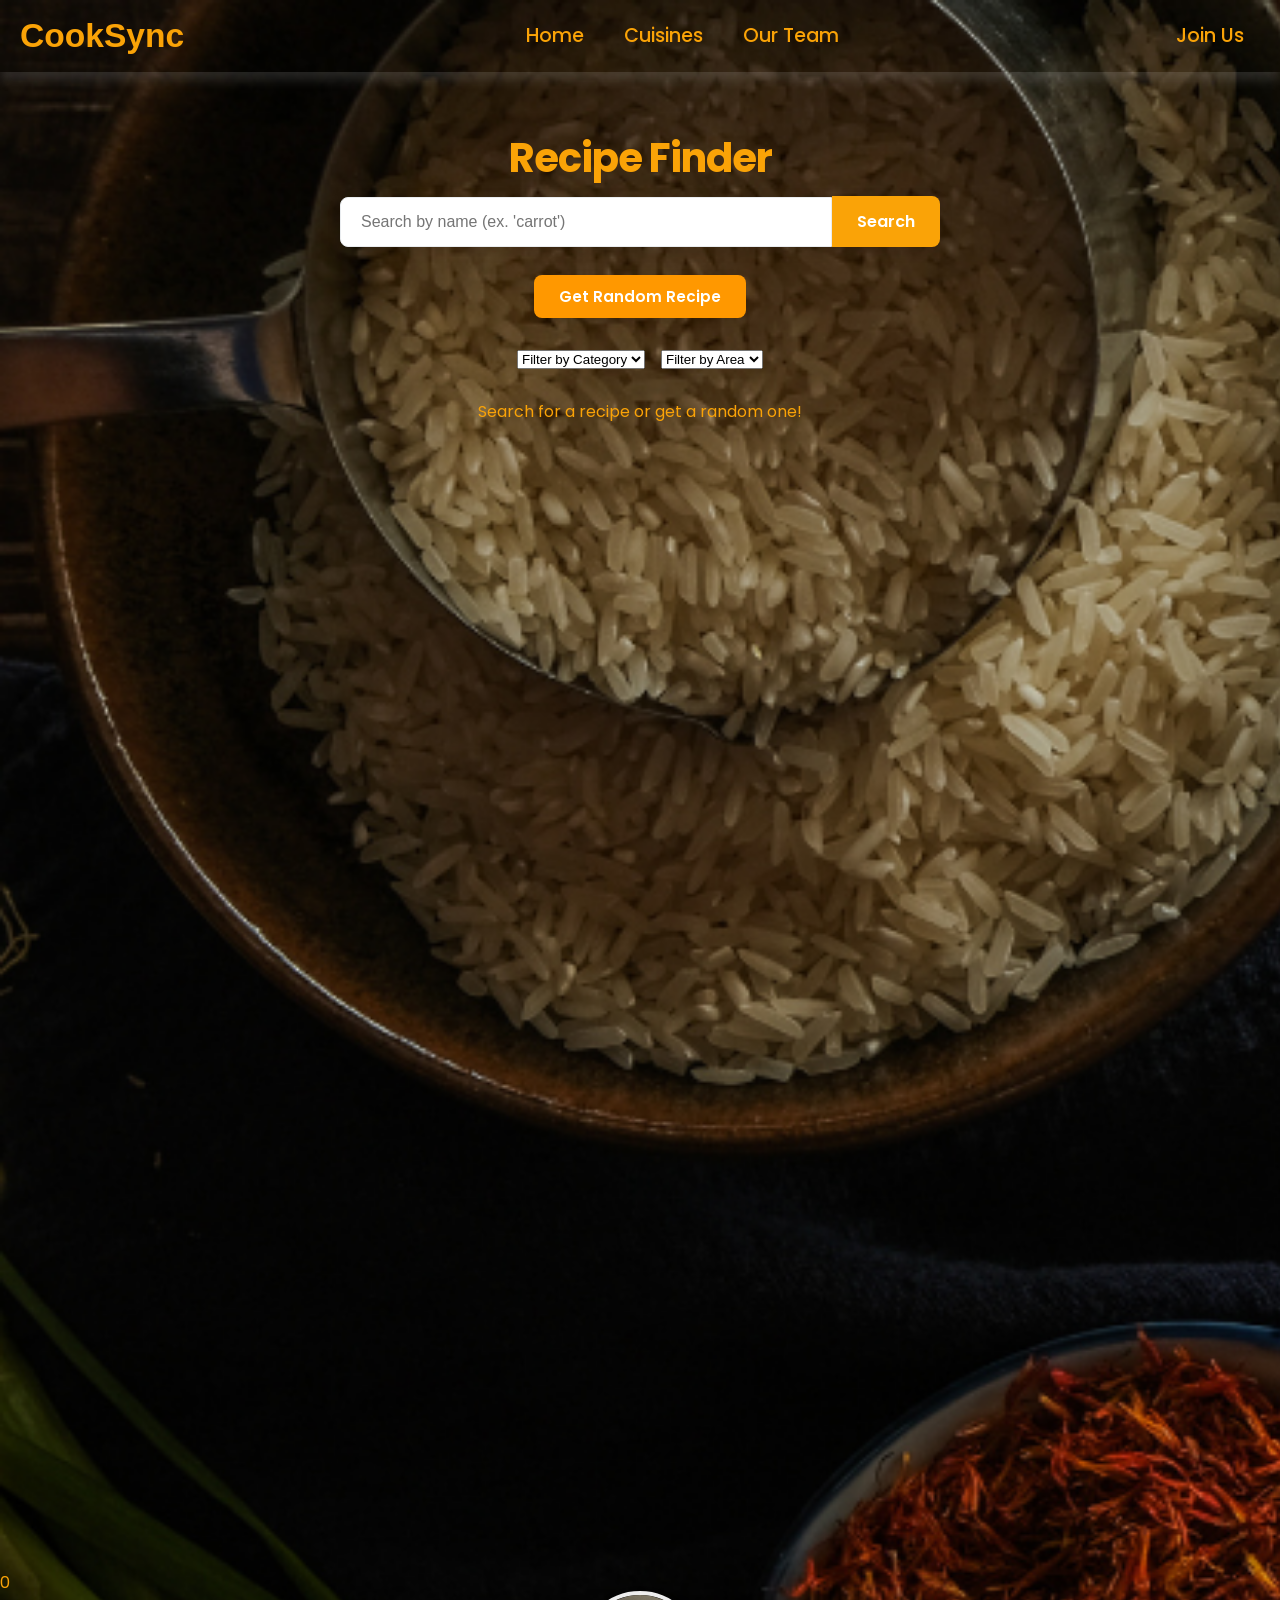
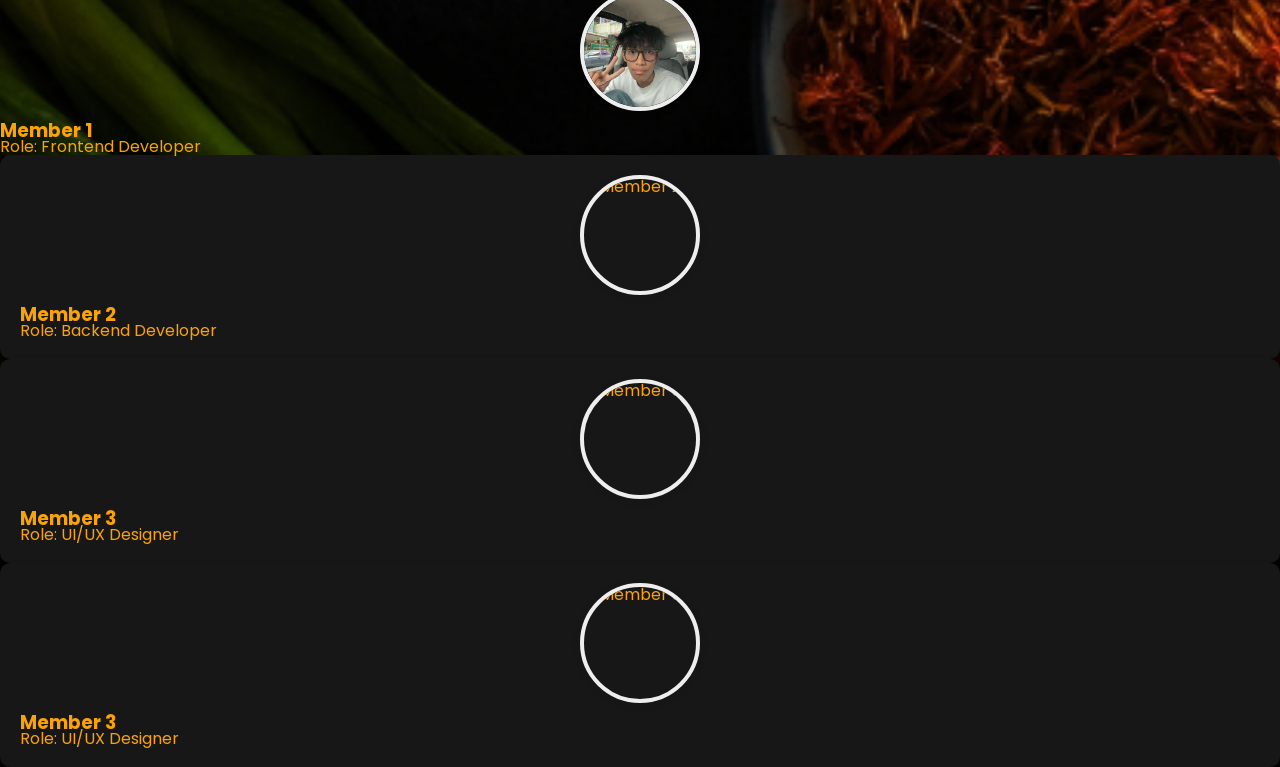
==== index.html @ 3f4086fb "updated" ====
<!DOCTYPE html>
<html lang="en">
  <head>
    <meta charset="UTF-8" />
    <meta name="viewport" content="width=device-width, initial-scale=1.0" />
    <title>Recipe Finder</title>
    <link rel="preconnect" href="https://fonts.googleapis.com" />
    <link rel="preconnect" href="https://fonts.gstatic.com" crossorigin />
    <link rel="stylesheet" href="https://cdn.jsdelivr.net/npm/boxicons@latest/css/boxicons.min.css">
    <link
      href="https://fonts.googleapis.com/css2?family=Poppins:wght@300;400;600;700&display=swap"
      rel="stylesheet"
    />
    <link rel="stylesheet" href="style.css" />
  </head>
  <body>

    <header>
        <!-- Logo -->
        <a href="#" class="logo">CookSync</a>

        <!-- Menu Icon -->
        <div class="bx bx-menu" id="menu-icon">

        </div>

        <!-- Nav Bar -->
        <ul class="navbar">
            <li><a href="#home" class="home">Home</a></li>
            <li><a href="#cuisines" class="cuisines">Cuisines</a></li>
            <li><a href="#projects" class="projects">Our Team</a></li>
        </ul>
        <ul class="navbar">
            <li>
              <a href="#signup" class="Signup" onclick="window.open('/login.html', '_blank'); return false;">Join Us</a>
            </li>

        </ul>
    </div>
    </header>

    <div class="recipe-finder-container">
      <h1>Recipe Finder</h1>

      <form id="search-form" class="search-box">
        <input
          type="text"
          id="search-input"
          placeholder="Search by name (ex. 'carrot')"
        />

        <button type="submit" id="search-button">Search</button>
      </form>

      <div class="random-button-container">
        <button id="random-button" class="random-button">
          Get Random Recipe
        </button>
      </div>
      
      <div class="filter-controls">
  <select id="category-select">
    <option value="">Filter by Category</option>
  </select>
  <select id="area-select">
    <option value="">Filter by Area</option>
  </select>
</div>
      <div class="message" id="message-area">
        Search for a recipe or get a random one!
      </div>

      <div class="results-grid" id="results-grid"></div>
    </div>

    <div class="modal-container hidden" id="recipe-modal">
      <div class="modal-content">
        <button id="modal-close-btn" class="modal-close-btn">+</button>
        <div id="recipe-details-content"></div>
      </div>
    </div>
    </section>
    <body>
    <section id="projects">Our Team</section>
    <div class="gallery">
        <ul class="cards">
          <li>0</li>
      <img src="/assets/pogi.jpg" alt="Member 1" class="team-photo" />
      <h3>Member 1</h3>
      <p>Role: Frontend Developer</p>
      </div>
      <div class="team-member">
      <img src="images/2.jpg" alt="Member 2" class="team-photo" />
      <h3>Member 2</h3>
      <p>Role: Backend Developer</p>
      </div>
      <div class="team-member">
      <img src="images/3.jpg" alt="Member 3" class="team-photo" />
      <h3>Member 3</h3>
      <p>Role: UI/UX Designer</p>
      </div>
      <div class="team-member">
      <img src="images/3.jpg" alt="Member 3" class="team-photo" />
      <h3>Member 3</h3>
      <p>Role: UI/UX Designer</p>
          <body>
    <script src="main.js"></script>
  </body>
</html>
---- style.css ----
:root {
  --light-bg: #f8f9fa;
  --text-dark: #03071E;
  --primary-color: #FAA307;
  --primary-dark: #03071E;
}

* {
  margin: 0;
  padding: 0;
  box-sizing: border-box;
}
section {
    min-height: 100vh;
    display: flex;
    justify-content: center;
    align-items: center;
    font-size: 2rem;
    color: white;
    opacity: 0;
    transform: translateY(20px);
    transition: opacity 0.8s ease, transform 0.8s ease;
}

body {
  font-family: "Poppins", sans-serif;
  line-height: 100%;
  background-image: url(/assets/cook.png);
  background-repeat: no-repeat;
  background-size: cover;
  background-size: cover;
  color: #FAA307;
}

header {
  position: fixed;
  width: 100%;
  top: 0;
  right: 0;
  z-index: 1000;
  text-shadow: #000000 2px;
  display: flex;
  align-items: center;
  justify-content: space-between;
  background-color: transparent;
  box-shadow: 0 8px 11px rgba(235, 232, 232, 0.15);
  padding: 20px 100px;
  transition: background-color 0.3s ease, box-shadow 0.3s ease, top 0.3s ease;
}

header.visible {
  background-color: rgba(0, 0, 0, 0.8);
  box-shadow: 0 8px 15px rgba(0, 0, 0, 0.6);
}

.logo {
  font-family: 'Franklin Gothic Medium', 'Arial Narrow', Arial, sans-serif;
  display: flex;
  align-items: flex-start;
  font-size: 2.1rem;
  font-weight: 600;
  color: var(--text-color);
  column-gap: 0.5rem;
  text-decoration: none;
  margin-left: -80px;
}

.logo .bx {
  font-size: 24px;
  color: var(--orange-color);
}

.navbar {
  list-style: none;
  display: flex;
  column-gap: .5rem;
}

.navbar a {
  text-decoration: none;
  color: var(--text-color);
  font-size: 1.2rem;
  font-weight: 500;
  padding: 0.5rem 1rem;
}

.Signup {
  margin-right: -50rem;
  margin-left: -20px;
  font-size: 1.2rem;
  font-weight: 500;
  padding: 0.5rem 1rem;
  text-align: justify;
  display: inline-block;
  vertical-align: middle;
}

.navbar a:hover,
.navbar .home-active {
  background: #ff7e00;
  border-radius: 5rem;
  color: #000000;
  transition: background 0.5s;

}


#menu-icon {
  font-size: 24px;
  cursor: pointer;
  z-index: 10001;
  display: none;
}


/* General Section Styling */
section {
  padding: 5rem 2rem 2rem;
  max-width: 100%;
  margin: 0 auto;
}

.recipe-finder-container {
  text-align: center;
  margin-inline: auto;
  height: 75vh;
  background-size: cover;
  background-repeat: no-repeat;
  background-position: center;
}

h1 {
  padding-top: 150px;
  font-size: 2.5rem;
  font-weight: 700;
  margin-bottom: 30px;
  letter-spacing: -1px;
}

.search-box {
  display: flex;
  justify-content: center;
  align-items: center;
  margin-bottom: 28px;
  margin-inline: auto;
  max-width: 600px;
  box-shadow: 0 4px 15px rgba(0, 0, 0, 0.08);
  border-radius: 8px;
}

#search-input {
  padding: 15px 20px;
  font-size: 1rem;
  flex-grow: 1;
  border: 1px solid #e9ecef;
  border-radius: 8px 0 0 8px;
  outline: none;
  transition: border-color 0.3s ease;
}

#search-input:focus {
  border-color: var(--primary-color);
}

#search-button {
  padding: 13px 25px;
  font-size: 1rem;
  font-weight: 600;
  font-family: "Poppins", sans-serif;
  background-color: var(--primary-color);
  color: #fff;
  border: none;
  border-radius: 0 8px 8px 0;
  cursor: pointer;
  transition: background-color 0.3s ease;
}

#search-button:hover {
  background-color: #ff7e00;
}

.random-button {
  padding: 10px 25px;
  font-size: 0.95rem;
  font-weight: 600;
  font-family: "Poppins", sans-serif;
  background-color: #ff9800;
  border: none;
  color: #fff;
  border-radius: 8px;
  cursor: pointer;
  transition: background-color 0.3s ease, transform 0.2s ease;
  box-shadow: 0 2px 8px rgba(0, 0, 0, 0.1);
}

.random-button:hover {
  background-color: #f57c00;
  transform: translateY(-2px);
}

.results-grid {
  display: grid;
  grid-template-columns: repeat(auto-fit, minmax(240px, 1fr));
  gap: 15px;
  margin-top: 30px;
}

.recipe-item img {
  width: 100%;
  height: 220px;
  object-fit: cover;
  border-radius: 20px;

}

.recipe-item {
  background-color: #181717;
  border-radius: 20px;
  box-shadow: 0 4px 10px rgba(0, 0, 0, 0.1);
  text-align: left;
  display: flex;
  flex-direction: column;
  cursor: pointer;
  width: 100%;
  transition: all 0.25s ease-in-out;
}

.recipe-item:hover {
  transform: translateY(-5px);
  box-shadow: 0 8px 20px rgba(0, 0, 0, 0.12);
}

.recipe-item h3 {
  font-size: 1.15rem;
  font-weight: 600;
  padding: 15px;
  margin: 0;
}

.modal-container {
  position: fixed;
  inset: 0;
  background-color: rgba(0, 0, 0, 0.6);
  display: flex;
  align-items: center;
  justify-content: center;
  z-index: 1000;
  opacity: 1;
  visibility: visible;
  backdrop-filter: blur(3px);
  padding: 20px;
  transition: opacity 0.3s ease, visibility 0s ease 0s;
}

.modal-container.hidden {
  opacity: 0;
  visibility: hidden;
  transition: opacity 0.3s ease, visibility 0s ease 0.3s,
    backdrop-filter 0.3s ease;
  backdrop-filter: blur(0px);
}

.modal-content {
  background-color: #0f0f0f;
  max-width: 800px;
  max-height: 90vh;
  overflow-y: auto;
  box-shadow: 0 10px 30px rgba(0, 0, 0, 0.15);
  border-radius: 8px;
  padding: 35px 40px;
  position: relative;
  transform: scale(1);
  transition: transform 0.3s ease;
}

.modal-container.hidden .modal-content {
  transform: scale(0.95);
}

.modal-content .modal-close-btn {
  position: absolute;
  top: 15px;
  right: 15px;
  background-color: var(--light-bg);
  border: 1px solid #e9ecef;
  border-radius: 50%;
  height: 35px;
  width: 35px;
  display: flex;
  align-items: center;
  justify-content: center;
  font-size: 2rem;
  cursor: pointer;
  color: #6c757d;
  transform: rotate(45deg);
  transition: all 0.2s ease;
}

.modal-content .modal-close-btn:hover {
  transform: rotate(135deg);
  color: var(--text-dark);
  background-color: #e2e6ea;
}

#recipe-details-content h2 {
  font-size: 1.8rem;
  font-weight: 700;
  margin-bottom: 20px;
  color: var(--primary-color);
}

#recipe-details-content img {
  width: 100%;
  border-radius: 8px;
  box-shadow: 0 4px 10px rgba(0, 0, 0, 0.1);
}

#recipe-details-content h3 {
  font-size: 1.2rem;
  font-weight: 600;
  margin-top: 25px;
  margin-bottom: 10px;
  border-bottom: 2px solid var(--primary-color);
  padding-bottom: 8px;
}

#recipe-details-content ul {
  list-style: none;
  padding-left: 0;
  margin-bottom: 25px;
}

#recipe-details-content ul li {
  padding: 8px 0;
  border-bottom: 1px dashed #e9ecef;
  font-size: 0.95rem;
}

#recipe-details-content ul li:last-child {
  border-bottom: none;
}

#recipe-details-content p {
  line-height: 1.8;
  font-size: 1rem;
}

#recipe-details-content a {
  color: var(--primary-color);
  text-decoration: none;
  font-weight: 600;
}

#recipe-details-content a:hover {
  color: var(--primary-dark);
  text-decoration: underline;
}

#recipe-details-content .video-wrapper {
  margin-top: 15px;
  margin-bottom: 8px;
}

.message {
  margin: 25px auto;
  padding: 10px;
  max-width: 600px;
  font-size: 1rem;
  border-radius: 8px;
}

.message.error {
  color: #ff7e00;
  background-color: transparent;
}

.message.info,
.message.loading {
  color: #ff7e00;
}

.team-member {
  text-align: grid list;
  grid-template-columns: 1fr;
  align-items: center;
  padding: 20px;
  border-radius: 10px;
  background-color: #181717;
  box-shadow: 0 4px 10px rgba(0, 0, 0, 0.1);
}

.team-photo {
  image-resolution: high;
  max-width: 100%;
  width: 120px;
  height: 120px;
  object-fit: cover;
  border-radius: 50%;
  border: 4px solid #eee;
  box-shadow: 0 2px 8px rgba(0,0,0,0.08);
  display: block;
  margin: 0 auto 12px auto;
}

.filter-controls {
  display: flex;
  justify-content: center;
  gap: 1rem;
  margin-top: 2rem;      /* Add space above filters */
  margin-bottom: 1.5rem;
}
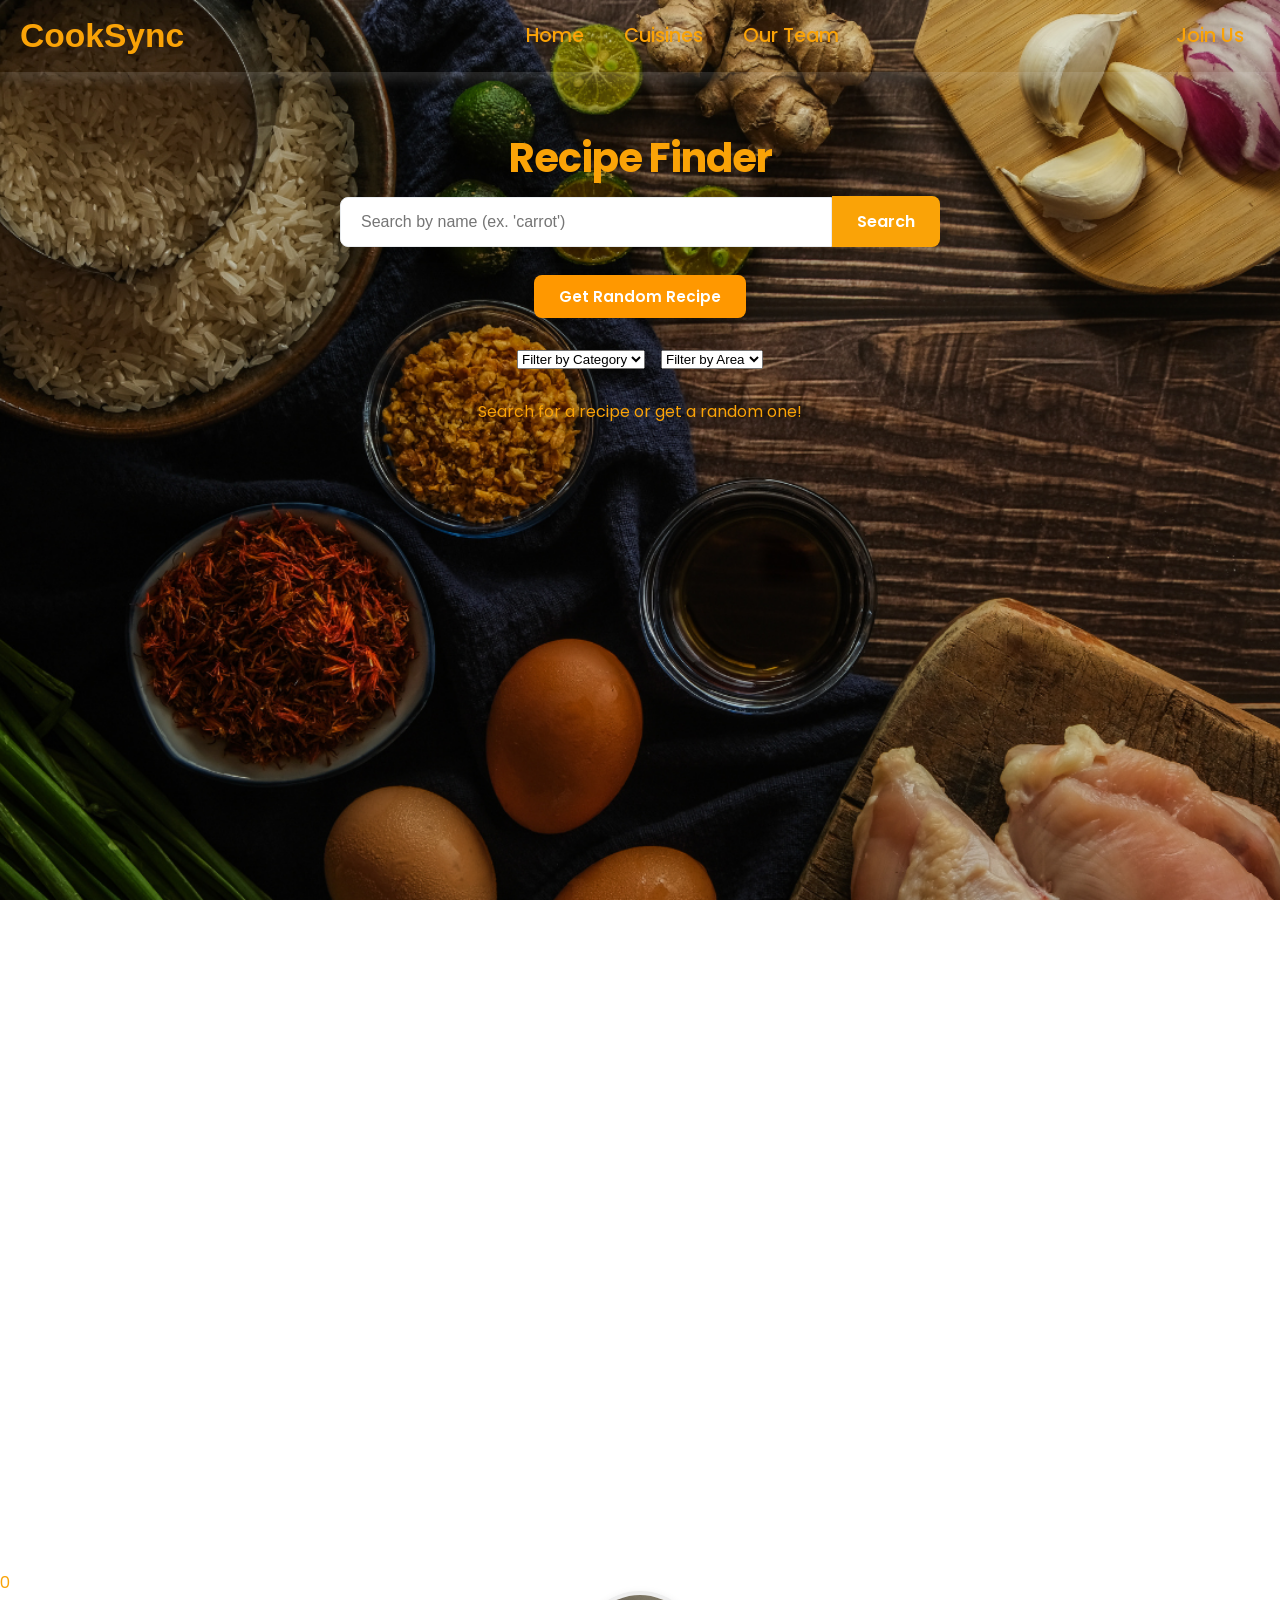
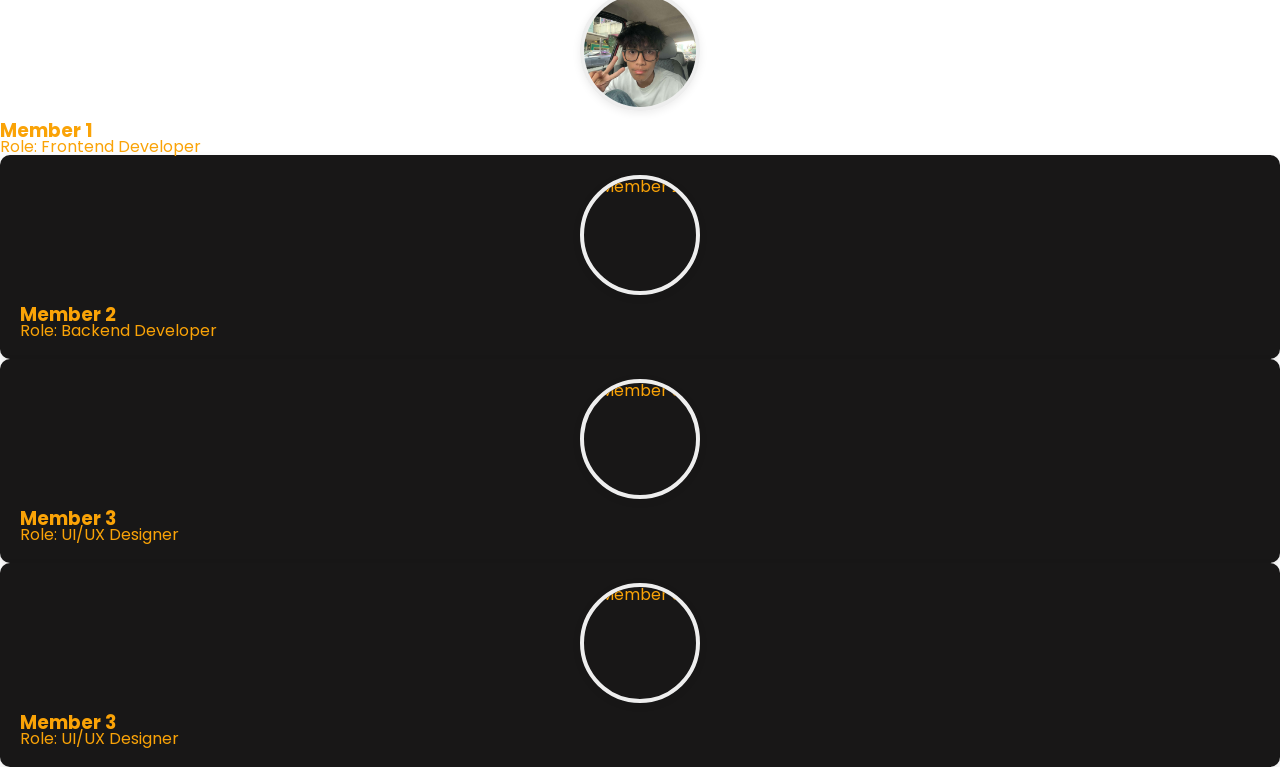
==== commit 12f2e991: "updated w folder" ====
--- a/index.html
+++ b/index.html
@@ -32,7 +32,7 @@
         </ul>
         <ul class="navbar">
             <li>
-              <a href="#signup" class="Signup" onclick="window.open('/login.html', '_blank'); return false;">Join Us</a>
+              <a href="#signup" class="Signup" onclick="window.open('/pages/login.html'); return false;">Join Us</a>
             </li>
 
         </ul>
--- a/style.css
+++ b/style.css
@@ -27,8 +27,9 @@
   line-height: 100%;
   background-image: url(/assets/cook.png);
   background-repeat: no-repeat;
-  background-size: cover;
-  background-size: cover;
+  background-size: cover;         
+  background-position: center;    
+  background-attachment: fixed;   
   color: #FAA307;
 }
 
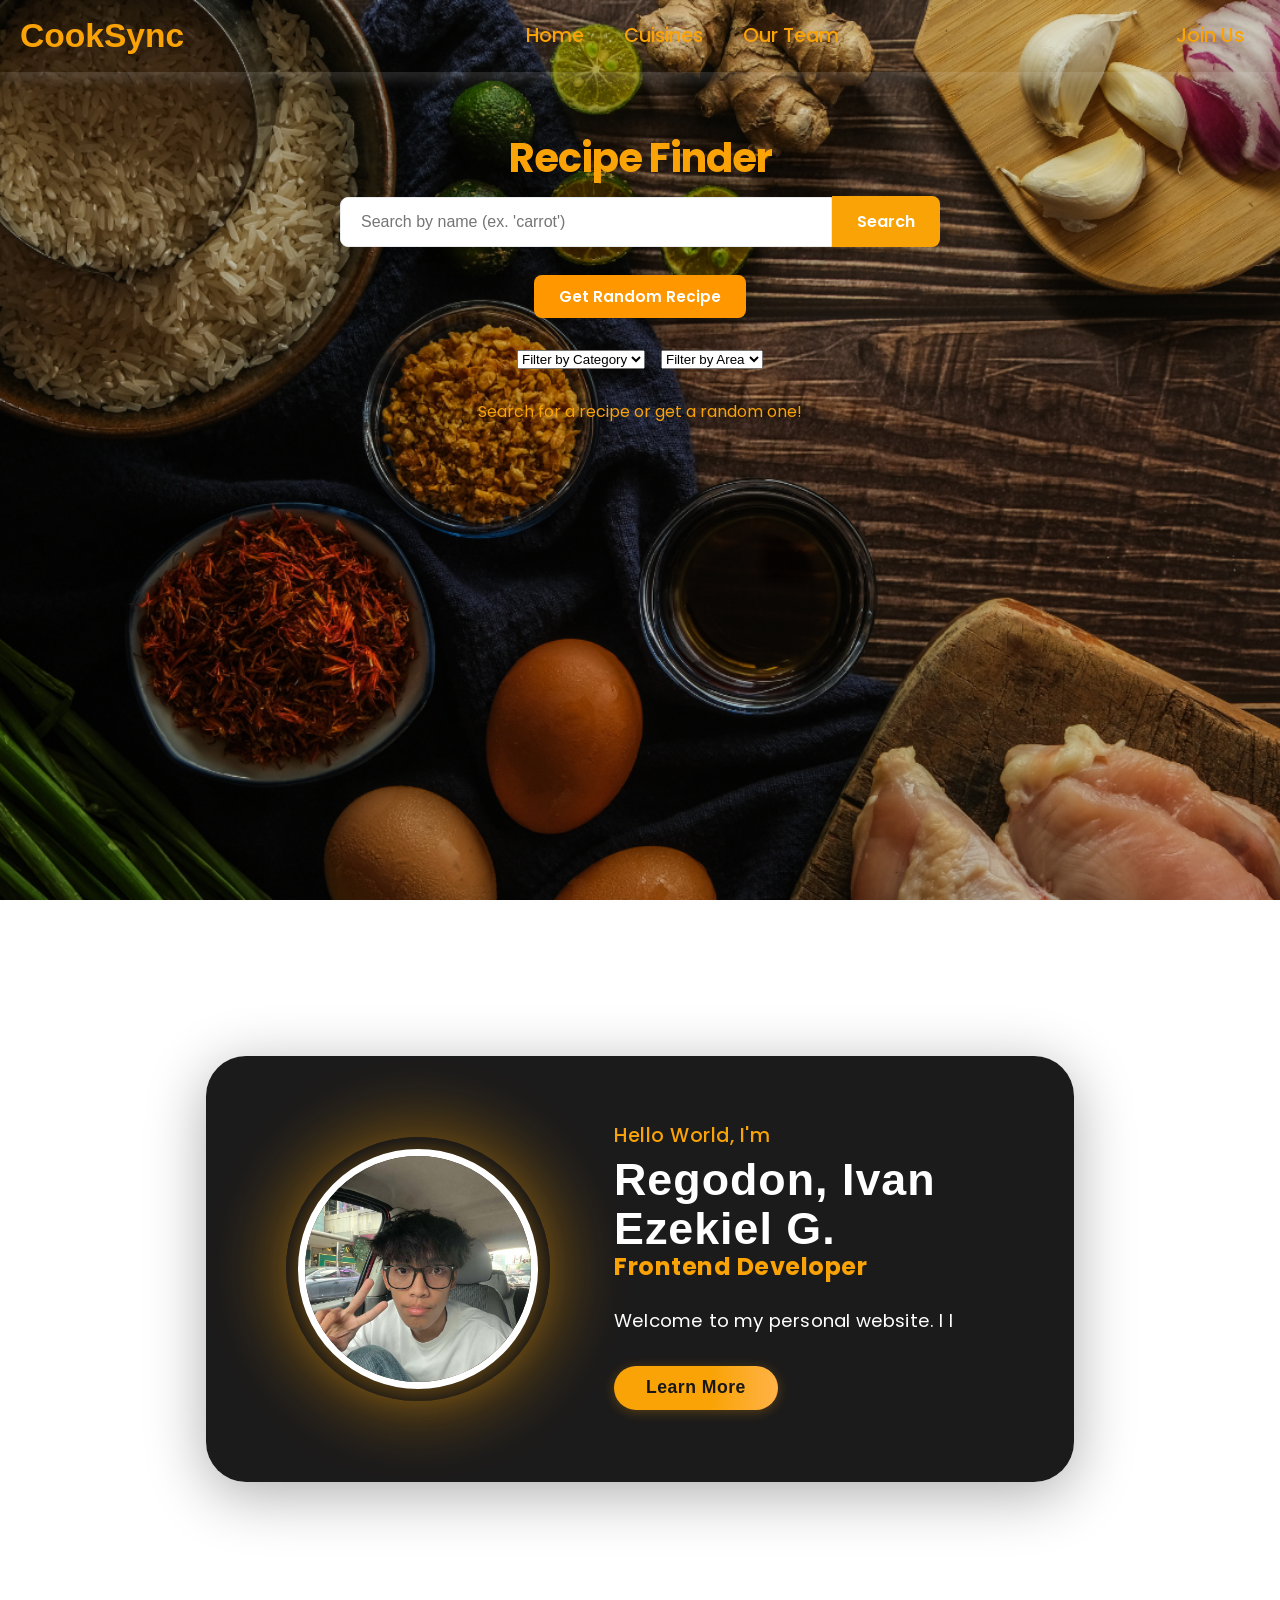
==== commit 7a4637a4: "our team updated" ====
--- a/index.html
+++ b/index.html
@@ -20,9 +20,7 @@
         <a href="#" class="logo">CookSync</a>
 
         <!-- Menu Icon -->
-        <div class="bx bx-menu" id="menu-icon">
-
-        </div>
+        <div class="bx bx-menu" id="menu-icon"></div>
 
         <!-- Nav Bar -->
         <ul class="navbar">
@@ -34,9 +32,7 @@
             <li>
               <a href="#signup" class="Signup" onclick="window.open('/pages/login.html'); return false;">Join Us</a>
             </li>
-
         </ul>
-    </div>
     </header>
 
     <div class="recipe-finder-container">
@@ -48,7 +44,6 @@
           id="search-input"
           placeholder="Search by name (ex. 'carrot')"
         />
-
         <button type="submit" id="search-button">Search</button>
       </form>
 
@@ -59,13 +54,13 @@
       </div>
       
       <div class="filter-controls">
-  <select id="category-select">
-    <option value="">Filter by Category</option>
-  </select>
-  <select id="area-select">
-    <option value="">Filter by Area</option>
-  </select>
-</div>
+        <select id="category-select">
+          <option value="">Filter by Category</option>
+        </select>
+        <select id="area-select">
+          <option value="">Filter by Area</option>
+        </select>
+      </div>
       <div class="message" id="message-area">
         Search for a recipe or get a random one!
       </div>
@@ -79,31 +74,24 @@
         <div id="recipe-details-content"></div>
       </div>
     </div>
+
+    <section id="projects">
+      <h2>Our Team</h2>
+      <div class="team-spotlight-container">
+        <div class="team-spotlight-card">
+          <div class="team-photo-glow">
+            <img id="team-photo" src="/assets/pogi.jpg" alt="Regod" class="team-photo-large" />
+          </div>
+          <div class="team-spotlight-info">
+            <div class="team-hello">Hello World, I'm</div>
+            <div class="team-name" id="team-name">Regod</div>
+            <div class="team-role" id="team-role">Frontend Developer</div>
+            <div class="team-desc" id="team-desc"></div>
+          </div>
+        </div>
+      </div>
     </section>
-    <body>
-    <section id="projects">Our Team</section>
-    <div class="gallery">
-        <ul class="cards">
-          <li>0</li>
-      <img src="/assets/pogi.jpg" alt="Member 1" class="team-photo" />
-      <h3>Member 1</h3>
-      <p>Role: Frontend Developer</p>
-      </div>
-      <div class="team-member">
-      <img src="images/2.jpg" alt="Member 2" class="team-photo" />
-      <h3>Member 2</h3>
-      <p>Role: Backend Developer</p>
-      </div>
-      <div class="team-member">
-      <img src="images/3.jpg" alt="Member 3" class="team-photo" />
-      <h3>Member 3</h3>
-      <p>Role: UI/UX Designer</p>
-      </div>
-      <div class="team-member">
-      <img src="images/3.jpg" alt="Member 3" class="team-photo" />
-      <h3>Member 3</h3>
-      <p>Role: UI/UX Designer</p>
-          <body>
+   
     <script src="main.js"></script>
   </body>
 </html>
--- a/style.css
+++ b/style.css
@@ -11,15 +11,15 @@
   box-sizing: border-box;
 }
 section {
-    min-height: 100vh;
-    display: flex;
-    justify-content: center;
-    align-items: center;
-    font-size: 2rem;
-    color: white;
-    opacity: 0;
-    transform: translateY(20px);
-    transition: opacity 0.8s ease, transform 0.8s ease;
+  padding: 5rem 2rem 2rem;
+  max-width: 100%;
+  margin: 0 auto;
+  font-size: 2rem;
+  color: white;
+  opacity: 1; /* Make it visible */
+  transform: none;
+  display: block; 
+  min-height: unset; /* Remove forced height */
 }
 
 body {
@@ -124,10 +124,10 @@
 .recipe-finder-container {
   text-align: center;
   margin-inline: auto;
-  height: 75vh;
   background-size: cover;
   background-repeat: no-repeat;
   background-position: center;
+  padding-bottom: 60px; 
 }
 
 h1 {
@@ -204,6 +204,7 @@
   grid-template-columns: repeat(auto-fit, minmax(240px, 1fr));
   gap: 15px;
   margin-top: 30px;
+  margin-bottom: 60px; 
 }
 
 .recipe-item img {
@@ -380,28 +381,7 @@
   color: #ff7e00;
 }
 
-.team-member {
-  text-align: grid list;
-  grid-template-columns: 1fr;
-  align-items: center;
-  padding: 20px;
-  border-radius: 10px;
-  background-color: #181717;
-  box-shadow: 0 4px 10px rgba(0, 0, 0, 0.1);
-}
-
-.team-photo {
-  image-resolution: high;
-  max-width: 100%;
-  width: 120px;
-  height: 120px;
-  object-fit: cover;
-  border-radius: 50%;
-  border: 4px solid #eee;
-  box-shadow: 0 2px 8px rgba(0,0,0,0.08);
-  display: block;
-  margin: 0 auto 12px auto;
-}
+
 
 .filter-controls {
   display: flex;
@@ -409,4 +389,178 @@
   gap: 1rem;
   margin-top: 2rem;      /* Add space above filters */
   margin-bottom: 1.5rem;
+}
+   /*-- Our team!*/
+   #projects {
+  margin-top: 300px;
+   }
+
+.team-spotlight-container {
+  display: flex;
+  align-items: center;
+  justify-content: center;
+  gap: 3.5rem;
+  margin: 5rem 0 6rem 0;
+}
+
+.team-spotlight-card {
+  background: rgba(24, 23, 23, 0.98);
+  border-radius: 2.5rem;
+  box-shadow: 0 12px 60px rgba(0,0,0,0.32);
+  padding: 4.5rem 5rem;
+  display: flex;
+  align-items: center;
+  gap: 4rem;
+  min-width: 700px;
+  max-width: 900px;
+}
+
+.team-photo-glow {
+  border-radius: 50%;
+  padding: 12px;
+  background: radial-gradient(circle, #FAA307 0%, #181717 70%);
+  box-shadow: 0 0 60px 18px #faa30755;
+  display: flex;
+  align-items: center;
+  justify-content: center;
+}
+
+.team-photo-large {
+  width: 240px;
+  height: 240px;
+  border-radius: 50%;
+  object-fit: cover;
+  border: 7px solid #fff;
+  box-shadow: 0 6px 32px #faa30744;
+}
+
+.team-spotlight-info {
+  display: flex;
+  flex-direction: column;
+  justify-content: center;
+  min-width: 320px;
+  max-width: 380px;
+  align-items: flex-start;
+}
+
+.team-hello {
+  color: #FAA307;
+  font-size: 1.2rem;
+  margin-bottom: 0.7rem;
+  font-weight: 500;
+  letter-spacing: 0.5px;
+}
+
+.team-name {
+  font-size: 2.8rem;
+  font-weight: 800;
+  color: #fff;
+  margin-bottom: 0.3rem;
+  letter-spacing: 1px;
+  line-height: 1.1;
+}
+
+.team-role {
+  font-size: 1.5rem;
+  color: #FAA307;
+  margin-bottom: 1.5rem;
+  font-weight: 700;
+  letter-spacing: 0.5px;
+}
+
+.team-desc {
+  font-size: 1.15rem;
+  color: #fff;
+  min-height: 2.2em;
+  font-family: "Poppins", monospace;
+  letter-spacing: 0.2px;
+  margin-top: 0.5rem;
+  line-height: 1.5;
+  word-break: break-word;
+  max-width: 100%;
+}
+
+.team-nav-btn {
+  background: #FAA307;
+  color: #181717;
+  border: none;
+  border-radius: 50%;
+  width: 64px;
+  height: 64px;
+  font-size: 2.5rem;
+  cursor: pointer;
+  box-shadow: 0 2px 12px #faa30744;
+  transition: background 0.2s, transform 0.2s;
+  display: flex;
+  align-items: center;
+  justify-content: center;
+}
+
+.team-nav-btn:hover {
+  background: #fff;
+  color: #FAA307;
+  transform: scale(1.10);
+}
+
+@media (max-width: 900px) {
+  .team-spotlight-card {
+    min-width: 90vw;
+    max-width: 98vw;
+    padding: 2.5rem 1.5rem;
+    flex-direction: column;
+    gap: 2rem;
+  }
+  .team-spotlight-info {
+    min-width: 0;
+    max-width: 100%;
+    align-items: center;
+    text-align: center;
+  }
+}
+
+@media (max-width: 600px) {
+  .team-spotlight-card {
+    padding: 1.2rem 0.5rem;
+  }
+  .team-photo-large {
+    width: 120px;
+    height: 120px;
+  }
+  .team-name {
+    font-size: 1.5rem;
+  }
+  .team-role {
+    font-size: 1rem;
+  }
+  .team-desc {
+    font-size: 0.95rem;
+  }
+  .team-spotlight-container {
+    gap: 1rem;
+  }
+  .team-nav-btn {
+    width: 40px;
+    height: 40px;
+    font-size: 1.5rem;
+  }
+}
+
+.learn-more-btn {
+  background: linear-gradient(90deg, #FAA307 60%, #ffb347 100%);
+  color: #181717;
+  border: none;
+  border-radius: 1.5rem;
+  padding: 0.7rem 2rem;
+  font-size: 1.1rem;
+  font-weight: 700;
+  margin-top: 1.2rem;
+  cursor: pointer;
+  box-shadow: 0 2px 12px #faa30744;
+  transition: background 0.2s, color 0.2s, transform 0.2s;
+  letter-spacing: 0.5px;
+}
+.learn-more-btn:hover {
+  background: #fff;
+  color: #FAA307;
+  transform: translateY(-2px) scale(1.04);
 }
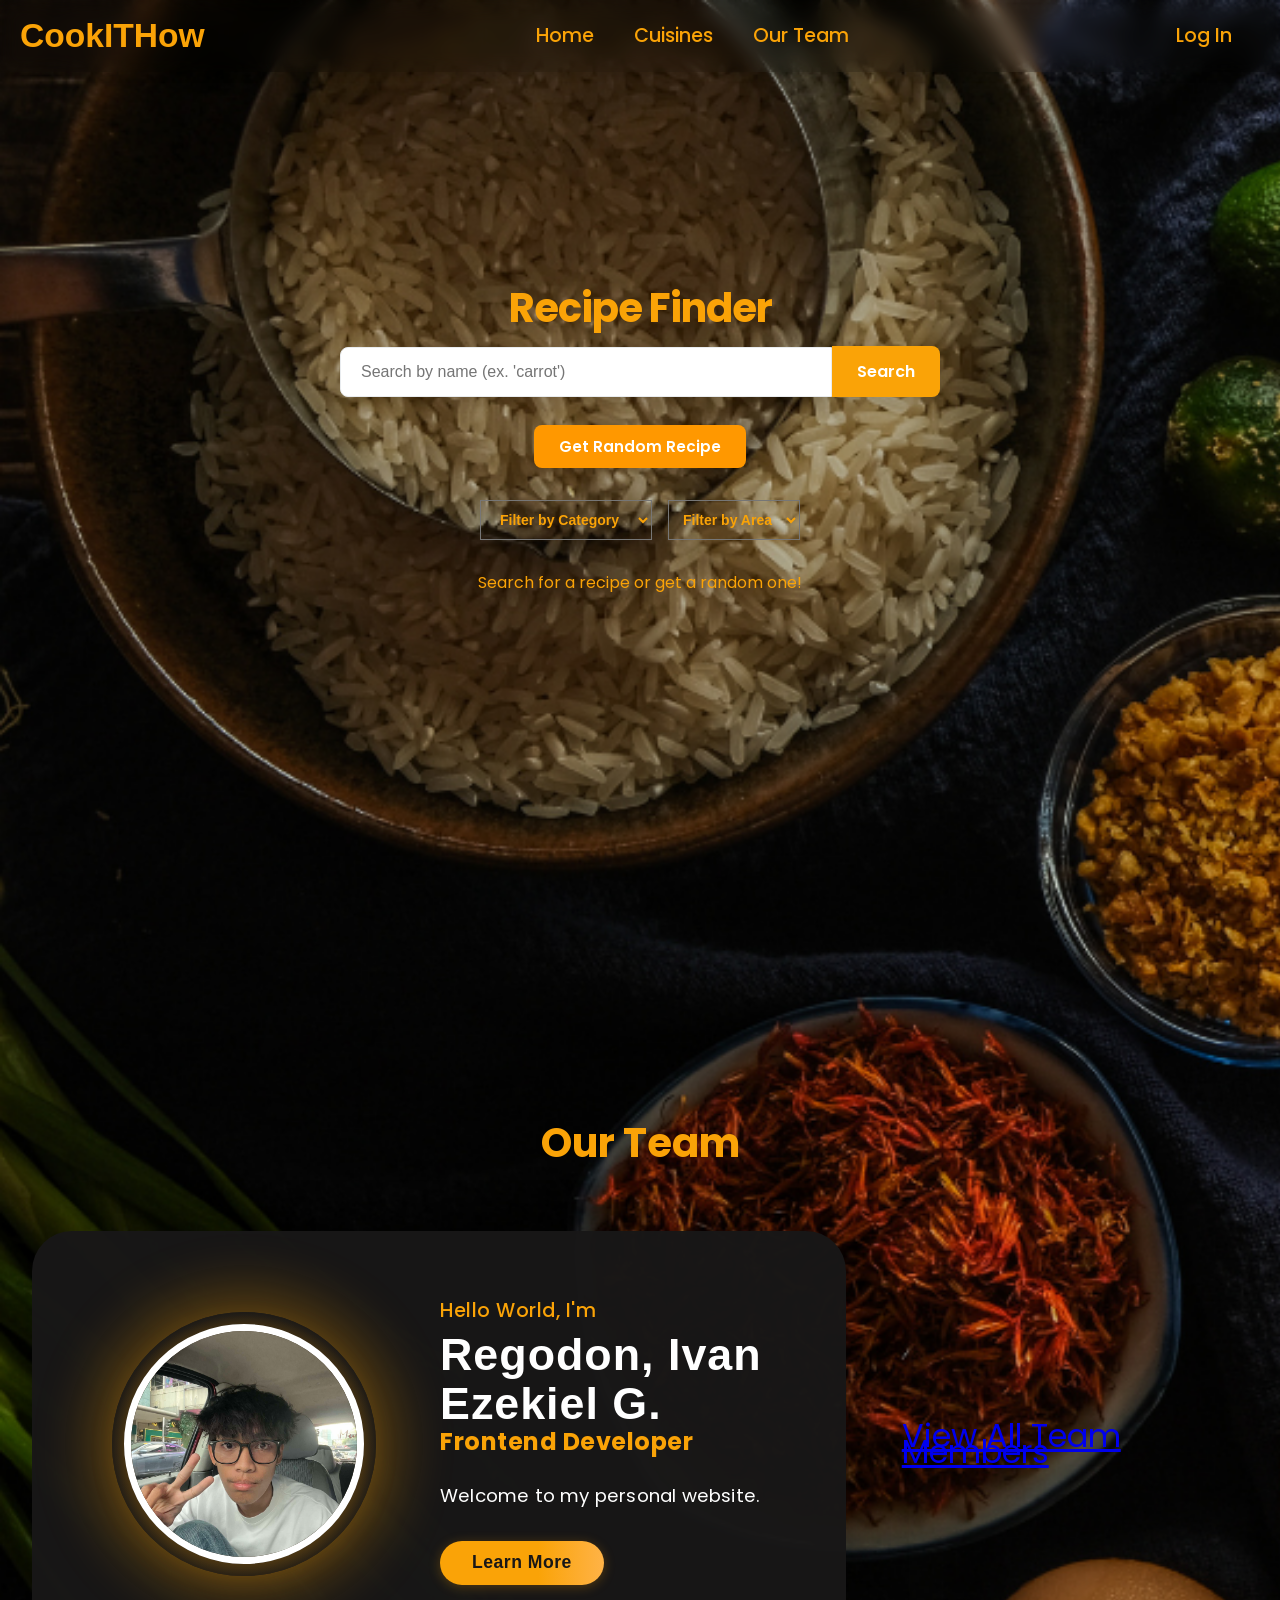
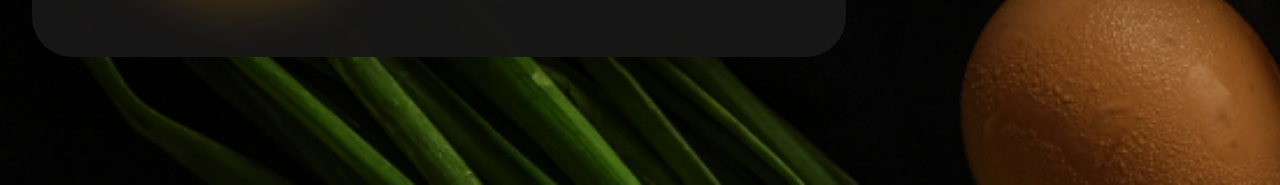
==== commit 9fba4dbf: "Initial commit with login and main files" ====
--- a/index.html
+++ b/index.html
@@ -17,25 +17,31 @@
 
     <header>
         <!-- Logo -->
-        <a href="#" class="logo">CookSync</a>
+        <a href="#" class="logo">CookITHow</a>
 
         <!-- Menu Icon -->
         <div class="bx bx-menu" id="menu-icon"></div>
 
         <!-- Nav Bar -->
         <ul class="navbar">
-            <li><a href="#home" class="home">Home</a></li>
-            <li><a href="#cuisines" class="cuisines">Cuisines</a></li>
-            <li><a href="#projects" class="projects">Our Team</a></li>
+            <li>
+              <a href="#home" class="home" onclick="event.preventDefault(); window.scrollTo({ top: 0, behavior: 'smooth' });">Home</a>
+            </li>
+            <li>
+              <a href="#recipe-finder" class="cuisines" onclick="event.preventDefault(); scrollToRecipeFinder(700);">Cuisines</a>
+            </li>
+            <li>
+              <a href="#projects" class="ourteam" onclick="event.preventDefault(); document.querySelector('#projects').scrollIntoView({ behavior: 'smooth' });">Our Team</a>
+            </li>
         </ul>
         <ul class="navbar">
             <li>
-              <a href="#signup" class="Signup" onclick="window.open('/pages/login.html'); return false;">Join Us</a>
+              <a href="#signup" class="Signup" onclick="window.open('login.html'); return false;">Log In</a>
             </li>
         </ul>
     </header>
 
-    <div class="recipe-finder-container">
+    <div class="recipe-finder-container" id="recipe-finder">
       <h1>Recipe Finder</h1>
 
       <form id="search-form" class="search-box">
@@ -66,32 +72,32 @@
       </div>
 
       <div class="results-grid" id="results-grid"></div>
-    </div>
 
-    <div class="modal-container hidden" id="recipe-modal">
-      <div class="modal-content">
-        <button id="modal-close-btn" class="modal-close-btn">+</button>
-        <div id="recipe-details-content"></div>
+      <div class="modal-container hidden" id="recipe-modal">
+        <div class="modal-content">
+          <button id="modal-close-btn" class="modal-close-btn">+</button>
+          <div id="recipe-details-content"></div>
+        </div>
       </div>
-    </div>
+        </div>
 
     <section id="projects">
-      <h2>Our Team</h2>
+      <h2 class="our-team-title">Our Team</h2>
       <div class="team-spotlight-container">
-        <div class="team-spotlight-card">
-          <div class="team-photo-glow">
-            <img id="team-photo" src="/assets/pogi.jpg" alt="Regod" class="team-photo-large" />
-          </div>
-          <div class="team-spotlight-info">
-            <div class="team-hello">Hello World, I'm</div>
-            <div class="team-name" id="team-name">Regod</div>
-            <div class="team-role" id="team-role">Frontend Developer</div>
-            <div class="team-desc" id="team-desc"></div>
-          </div>
+      <div class="team-spotlight-card">
+        <div class="team-photo-glow">
+        <img id="team-photo" src="/assets/pogi.jpg" alt="Regod" class="team-photo-large" />
+        </div>
+        <div class="team-spotlight-info">
+        <div class="team-hello">Hello World, I'm</div>
+        <div class="team-name" id="team-name">Regod</div>
+        <div class="team-role" id="team-role">Frontend Developer</div>
+        <div class="team-desc" id="team-desc"></div>
         </div>
       </div>
+      <a href="team.html" class="view-all-team-btn">View All Team Members</a>
+      </div>
     </section>
-   
     <script src="main.js"></script>
   </body>
 </html>
--- a/style.css
+++ b/style.css
@@ -22,17 +22,6 @@
   min-height: unset; /* Remove forced height */
 }
 
-body {
-  font-family: "Poppins", sans-serif;
-  line-height: 100%;
-  background-image: url(/assets/cook.png);
-  background-repeat: no-repeat;
-  background-size: cover;         
-  background-position: center;    
-  background-attachment: fixed;   
-  color: #FAA307;
-}
-
 header {
   position: fixed;
   width: 100%;
@@ -43,15 +32,49 @@
   display: flex;
   align-items: center;
   justify-content: space-between;
-  background-color: transparent;
-  box-shadow: 0 8px 11px rgba(235, 232, 232, 0.15);
+  background-color: rgba(0, 0, 0, 0.1); /* Start with slight transparency */
+  backdrop-filter: blur(10px); /* Add blur effect */
+  box-shadow: 0 2px 10px rgba(0, 0, 0, 0.1);
   padding: 20px 100px;
-  transition: background-color 0.3s ease, box-shadow 0.3s ease, top 0.3s ease;
-}
-
-header.visible {
-  background-color: rgba(0, 0, 0, 0.8);
-  box-shadow: 0 8px 15px rgba(0, 0, 0, 0.6);
+  transition: all 0.3s ease;
+}
+
+/* When scrolled - more opaque background */
+header.scrolled {
+  background-color: rgba(0, 0, 0, 0.9);
+  backdrop-filter: blur(15px);
+  box-shadow: 0 4px 20px rgba(0, 0, 0, 0.3);
+}
+
+/* Ensure content doesn't hide behind fixed header */
+body {
+  font-family: "Poppins", sans-serif;
+  line-height: 100%;
+  background-image: url(/assets/cook.png);
+  background-repeat: no-repeat;
+  background-size: cover;
+  color: #FAA307;
+  padding-top: 80px; /* Add padding to account for fixed header */
+}
+
+/* Adjust the recipe container padding */
+.recipe-finder-container {
+  text-align: center;
+  margin-inline: auto;
+  height: 75vh;
+  background-size: cover;
+  background-repeat: no-repeat;
+  background-position: center;
+  padding-top: 70px; /* Add extra padding for better spacing */
+}
+
+/* Adjust h1 padding since we added body padding */
+h1 {
+  padding-top: 80px; /* Reduced since body now has padding */
+  font-size: 2.5rem;
+  font-weight: 700;
+  margin-bottom: 30px;
+  letter-spacing: -1px;
 }
 
 .logo {
@@ -83,6 +106,7 @@
   font-size: 1.2rem;
   font-weight: 500;
   padding: 0.5rem 1rem;
+  transition: step-end 0.7s ease, slow 0.5s;
 }
 
 .Signup {
@@ -283,7 +307,7 @@
   position: absolute;
   top: 15px;
   right: 15px;
-  background-color: var(--light-bg);
+  background-color: tra;
   border: 1px solid #e9ecef;
   border-radius: 50%;
   height: 35px;
@@ -381,7 +405,13 @@
   color: #ff7e00;
 }
 
-
+.our-team-title {
+  text-align: center;
+  font-size: 2.5rem;
+  font-weight: 700;
+  margin-bottom: 40px;
+  color: #FAA307;
+}
 
 .filter-controls {
   display: flex;
@@ -402,6 +432,39 @@
   gap: 3.5rem;
   margin: 5rem 0 6rem 0;
 }
+
+
+#category-select {
+  padding: 10px 15px;
+  background-color: transparent;
+  color: #FAA307;
+  font-size: 14px;
+  font-weight: bold;
+  cursor: pointer;
+  transition: all 0.3s ease;
+}
+
+#category-select:hover {
+  border-color: #ffa500;
+  color: #fdfcfc;
+}
+
+
+#area-select {
+  padding: 10px;
+  background-color: transparent;
+  color: #FAA307;
+  font-size: 14px;
+  font-weight: bold;
+  cursor: pointer;
+  transition: all 0.3s ease;
+}
+
+#area-select:hover {
+  border-color: #ffa500;
+  color: #fdfcfc;
+}
+
 
 .team-spotlight-card {
   background: rgba(24, 23, 23, 0.98);
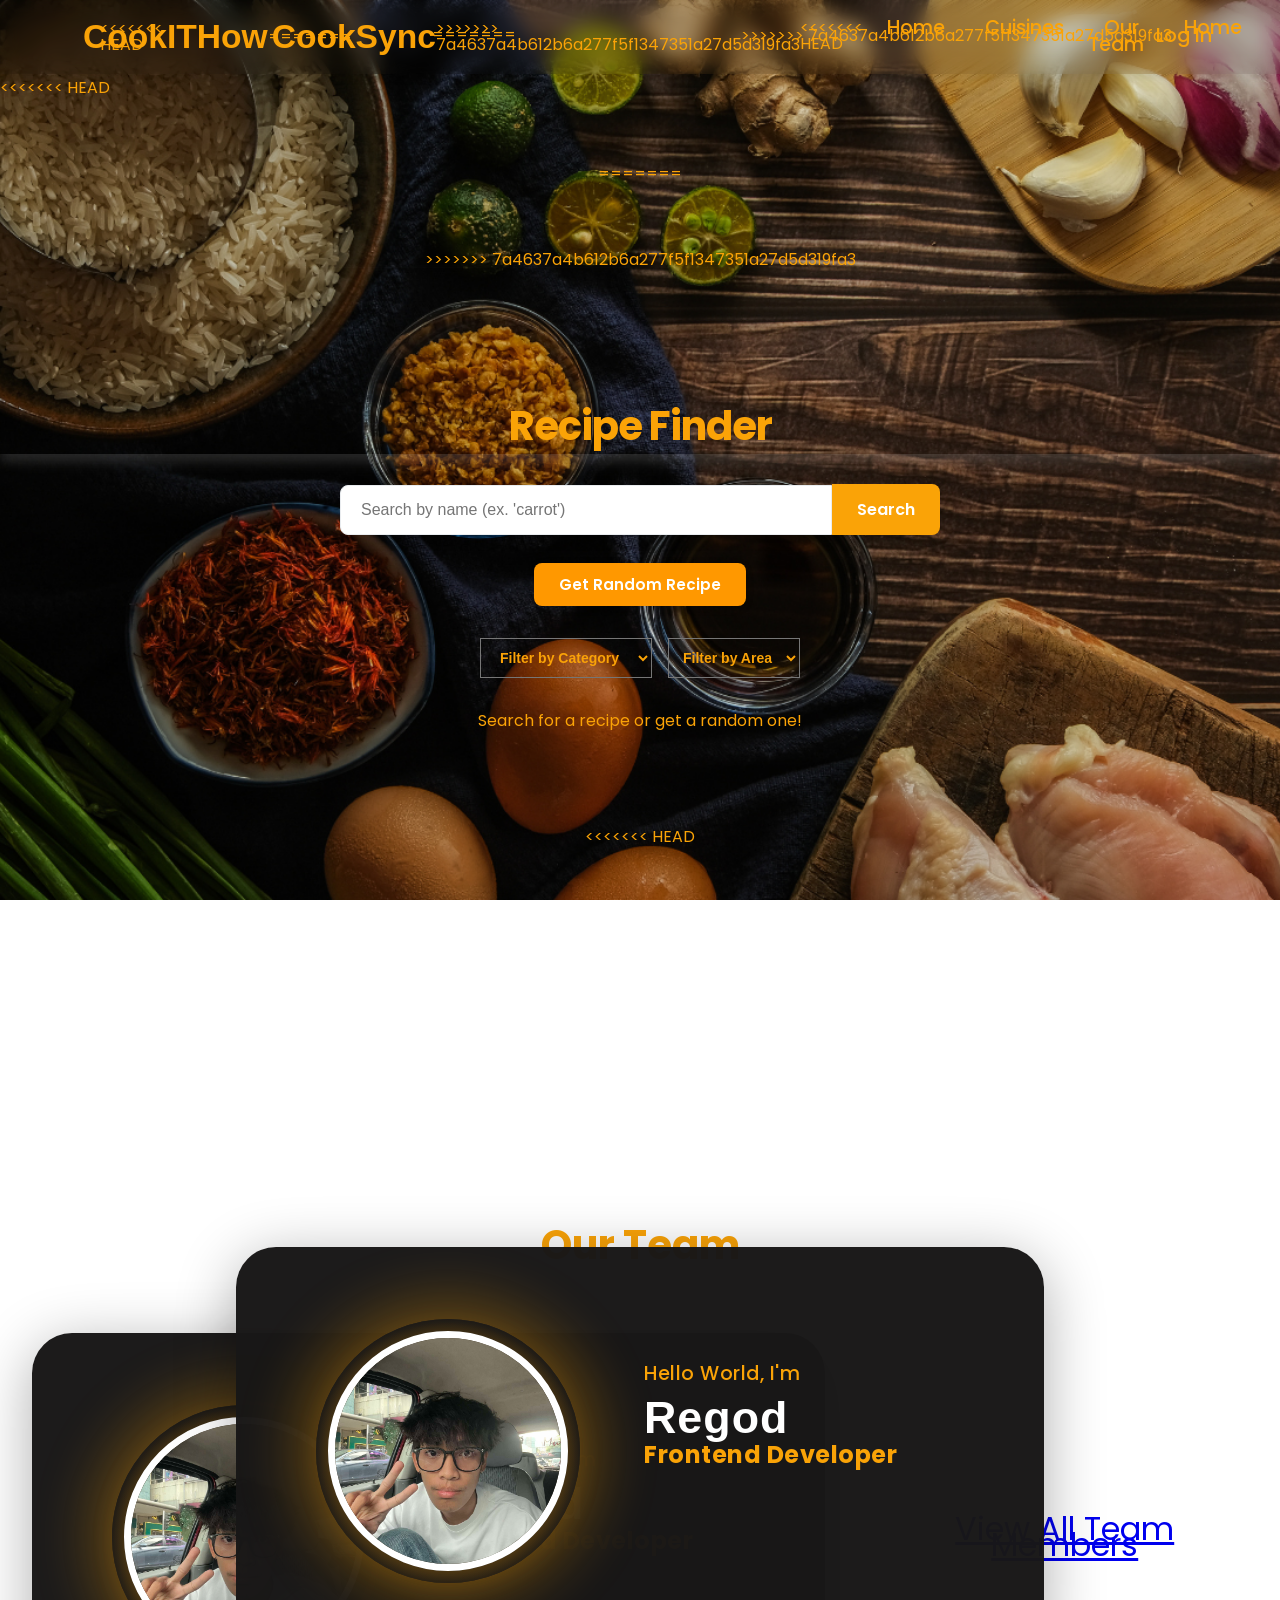
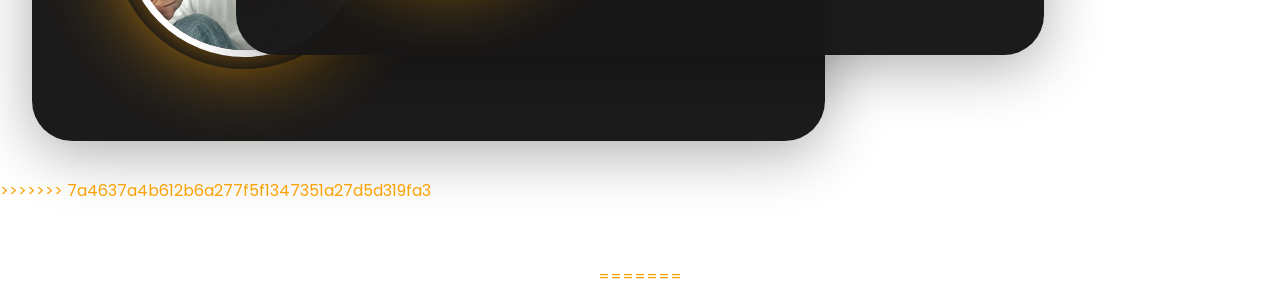
==== commit 5e8d4d0c: "Resolved merge conflicts" ====
--- a/index.html
+++ b/index.html
@@ -17,13 +17,18 @@
 
     <header>
         <!-- Logo -->
+<<<<<<< HEAD
         <a href="#" class="logo">CookITHow</a>
+=======
+        <a href="#" class="logo">CookSync</a>
+>>>>>>> 7a4637a4b612b6a277f5f1347351a27d5d319fa3
 
         <!-- Menu Icon -->
         <div class="bx bx-menu" id="menu-icon"></div>
 
         <!-- Nav Bar -->
         <ul class="navbar">
+<<<<<<< HEAD
             <li>
               <a href="#home" class="home" onclick="event.preventDefault(); window.scrollTo({ top: 0, behavior: 'smooth' });">Home</a>
             </li>
@@ -37,11 +42,24 @@
         <ul class="navbar">
             <li>
               <a href="#signup" class="Signup" onclick="window.open('login.html'); return false;">Log In</a>
+=======
+            <li><a href="#home" class="home">Home</a></li>
+            <li><a href="#cuisines" class="cuisines">Cuisines</a></li>
+            <li><a href="#projects" class="projects">Our Team</a></li>
+        </ul>
+        <ul class="navbar">
+            <li>
+              <a href="#signup" class="Signup" onclick="window.open('/pages/login.html'); return false;">Join Us</a>
+>>>>>>> 7a4637a4b612b6a277f5f1347351a27d5d319fa3
             </li>
         </ul>
     </header>
 
+<<<<<<< HEAD
     <div class="recipe-finder-container" id="recipe-finder">
+=======
+    <div class="recipe-finder-container">
+>>>>>>> 7a4637a4b612b6a277f5f1347351a27d5d319fa3
       <h1>Recipe Finder</h1>
 
       <form id="search-form" class="search-box">
@@ -72,6 +90,7 @@
       </div>
 
       <div class="results-grid" id="results-grid"></div>
+<<<<<<< HEAD
 
       <div class="modal-container hidden" id="recipe-modal">
         <div class="modal-content">
@@ -98,6 +117,34 @@
       <a href="team.html" class="view-all-team-btn">View All Team Members</a>
       </div>
     </section>
+=======
+    </div>
+
+    <div class="modal-container hidden" id="recipe-modal">
+      <div class="modal-content">
+        <button id="modal-close-btn" class="modal-close-btn">+</button>
+        <div id="recipe-details-content"></div>
+      </div>
+    </div>
+
+    <section id="projects">
+      <h2>Our Team</h2>
+      <div class="team-spotlight-container">
+        <div class="team-spotlight-card">
+          <div class="team-photo-glow">
+            <img id="team-photo" src="/assets/pogi.jpg" alt="Regod" class="team-photo-large" />
+          </div>
+          <div class="team-spotlight-info">
+            <div class="team-hello">Hello World, I'm</div>
+            <div class="team-name" id="team-name">Regod</div>
+            <div class="team-role" id="team-role">Frontend Developer</div>
+            <div class="team-desc" id="team-desc"></div>
+          </div>
+        </div>
+      </div>
+    </section>
+   
+>>>>>>> 7a4637a4b612b6a277f5f1347351a27d5d319fa3
     <script src="main.js"></script>
   </body>
 </html>
--- a/style.css
+++ b/style.css
@@ -22,6 +22,18 @@
   min-height: unset; /* Remove forced height */
 }
 
+
+body {
+  font-family: "Poppins", sans-serif;
+  line-height: 100%;
+  background-image: url(/assets/cook.png);
+  background-repeat: no-repeat;
+  background-size: cover;         
+  background-position: center;    
+  background-attachment: fixed;   
+  color: #FAA307;
+}
+
 header {
   position: fixed;
   width: 100%;
@@ -75,6 +87,15 @@
   font-weight: 700;
   margin-bottom: 30px;
   letter-spacing: -1px;
+  background-color: transparent;
+  box-shadow: 0 8px 11px rgba(235, 232, 232, 0.15);
+  padding: 20px 100px;
+  transition: background-color 0.3s ease, box-shadow 0.3s ease, top 0.3s ease;
+}
+
+header.visible {
+  background-color: rgba(0, 0, 0, 0.8);
+  box-shadow: 0 8px 15px rgba(0, 0, 0, 0.6);
 }
 
 .logo {
@@ -107,6 +128,7 @@
   font-weight: 500;
   padding: 0.5rem 1rem;
   transition: step-end 0.7s ease, slow 0.5s;
+    
 }
 
 .Signup {
@@ -307,7 +329,7 @@
   position: absolute;
   top: 15px;
   right: 15px;
-  background-color: tra;
+  background-color: var(--light-bg);
   border: 1px solid #e9ecef;
   border-radius: 50%;
   height: 35px;
@@ -464,6 +486,7 @@
   border-color: #ffa500;
   color: #fdfcfc;
 }
+
 
 
 .team-spotlight-card {
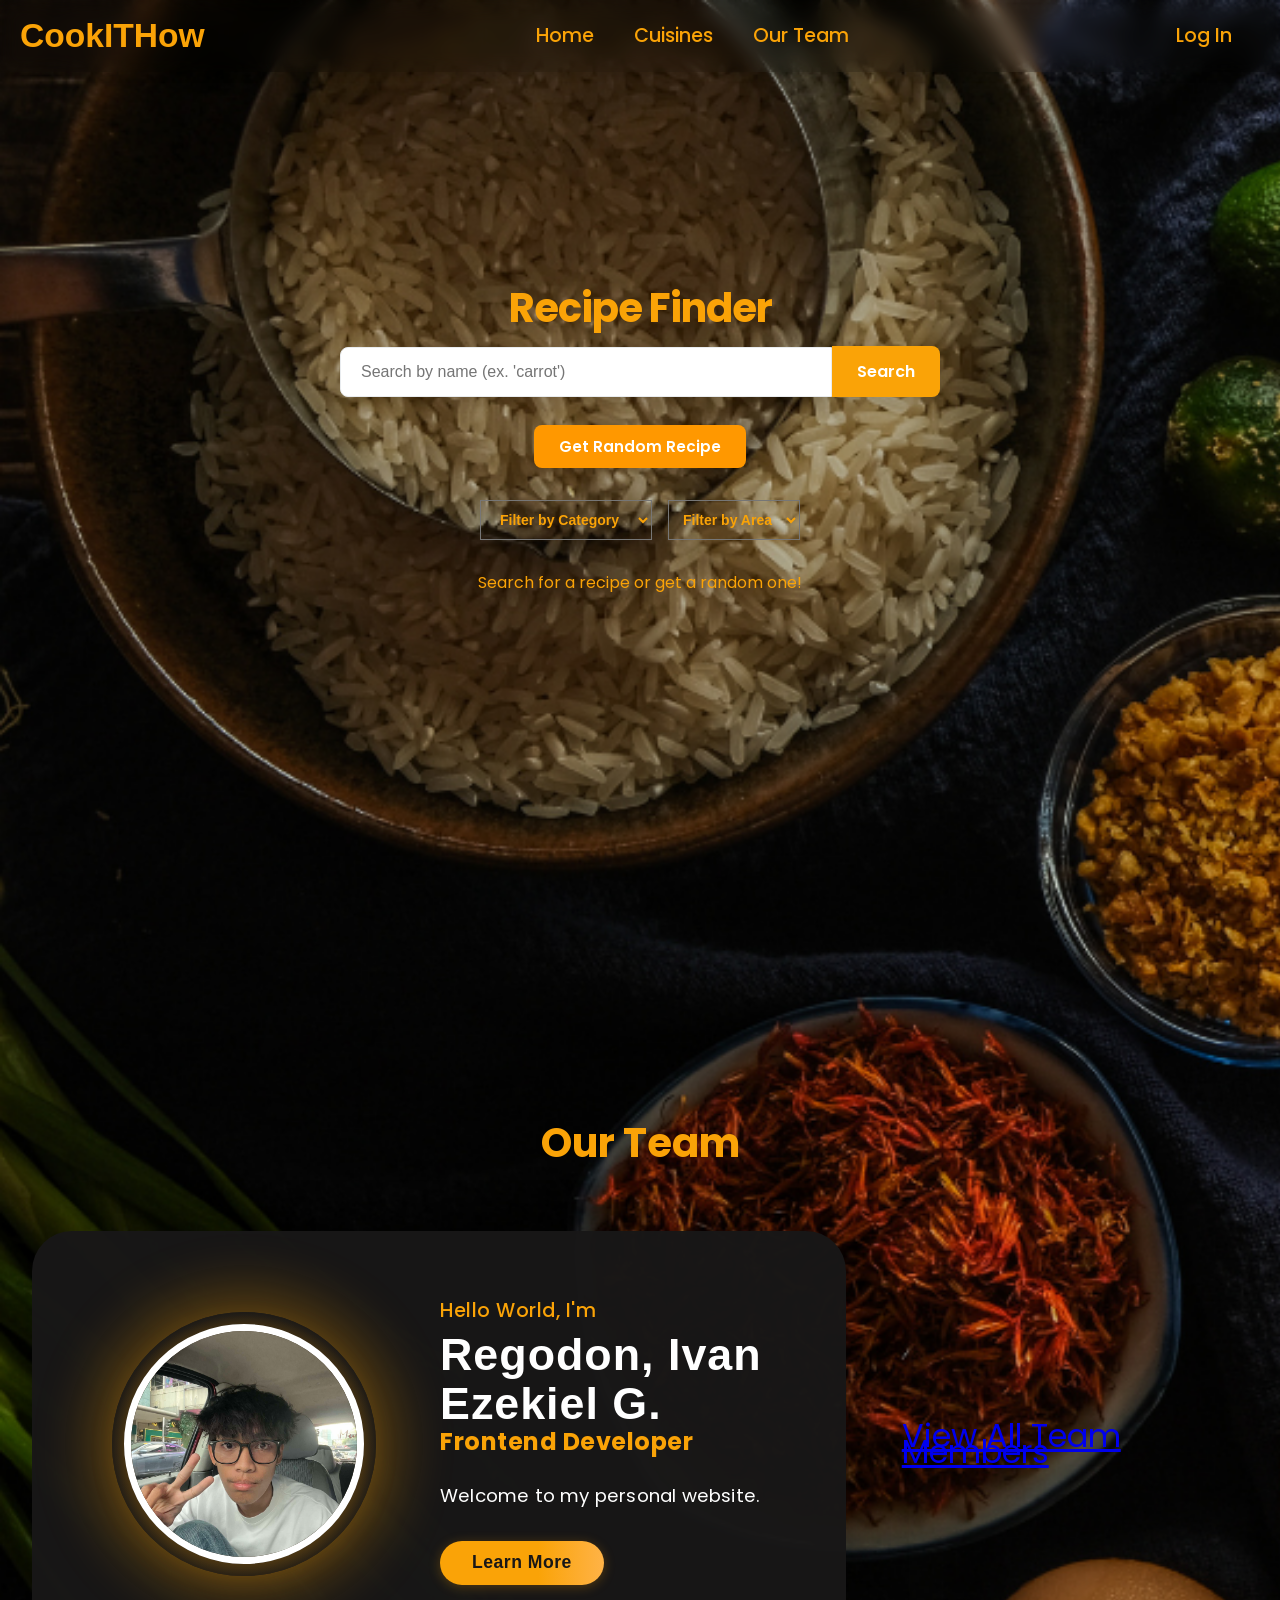
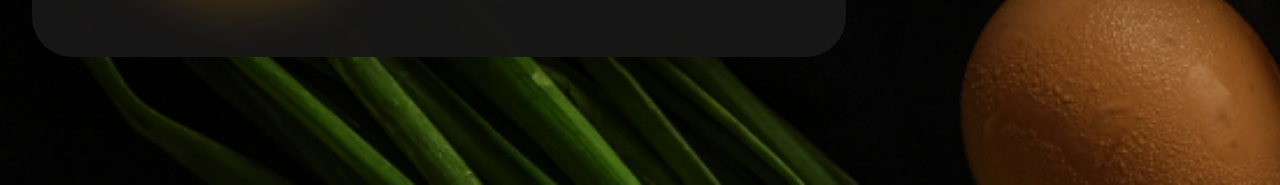
==== commit 5db6364f: "fixed the shit showing maximum of 10 recipes only, to prevent the overlapping, also set the recipes " ====
--- a/index.html
+++ b/index.html
@@ -17,18 +17,13 @@
 
     <header>
         <!-- Logo -->
-<<<<<<< HEAD
         <a href="#" class="logo">CookITHow</a>
-=======
-        <a href="#" class="logo">CookSync</a>
->>>>>>> 7a4637a4b612b6a277f5f1347351a27d5d319fa3
 
         <!-- Menu Icon -->
         <div class="bx bx-menu" id="menu-icon"></div>
 
         <!-- Nav Bar -->
         <ul class="navbar">
-<<<<<<< HEAD
             <li>
               <a href="#home" class="home" onclick="event.preventDefault(); window.scrollTo({ top: 0, behavior: 'smooth' });">Home</a>
             </li>
@@ -42,24 +37,11 @@
         <ul class="navbar">
             <li>
               <a href="#signup" class="Signup" onclick="window.open('login.html'); return false;">Log In</a>
-=======
-            <li><a href="#home" class="home">Home</a></li>
-            <li><a href="#cuisines" class="cuisines">Cuisines</a></li>
-            <li><a href="#projects" class="projects">Our Team</a></li>
-        </ul>
-        <ul class="navbar">
-            <li>
-              <a href="#signup" class="Signup" onclick="window.open('/pages/login.html'); return false;">Join Us</a>
->>>>>>> 7a4637a4b612b6a277f5f1347351a27d5d319fa3
             </li>
         </ul>
     </header>
 
-<<<<<<< HEAD
     <div class="recipe-finder-container" id="recipe-finder">
-=======
-    <div class="recipe-finder-container">
->>>>>>> 7a4637a4b612b6a277f5f1347351a27d5d319fa3
       <h1>Recipe Finder</h1>
 
       <form id="search-form" class="search-box">
@@ -90,7 +72,6 @@
       </div>
 
       <div class="results-grid" id="results-grid"></div>
-<<<<<<< HEAD
 
       <div class="modal-container hidden" id="recipe-modal">
         <div class="modal-content">
@@ -117,34 +98,6 @@
       <a href="team.html" class="view-all-team-btn">View All Team Members</a>
       </div>
     </section>
-=======
-    </div>
-
-    <div class="modal-container hidden" id="recipe-modal">
-      <div class="modal-content">
-        <button id="modal-close-btn" class="modal-close-btn">+</button>
-        <div id="recipe-details-content"></div>
-      </div>
-    </div>
-
-    <section id="projects">
-      <h2>Our Team</h2>
-      <div class="team-spotlight-container">
-        <div class="team-spotlight-card">
-          <div class="team-photo-glow">
-            <img id="team-photo" src="/assets/pogi.jpg" alt="Regod" class="team-photo-large" />
-          </div>
-          <div class="team-spotlight-info">
-            <div class="team-hello">Hello World, I'm</div>
-            <div class="team-name" id="team-name">Regod</div>
-            <div class="team-role" id="team-role">Frontend Developer</div>
-            <div class="team-desc" id="team-desc"></div>
-          </div>
-        </div>
-      </div>
-    </section>
-   
->>>>>>> 7a4637a4b612b6a277f5f1347351a27d5d319fa3
     <script src="main.js"></script>
   </body>
 </html>
--- a/style.css
+++ b/style.css
@@ -22,18 +22,6 @@
   min-height: unset; /* Remove forced height */
 }
 
-
-body {
-  font-family: "Poppins", sans-serif;
-  line-height: 100%;
-  background-image: url(/assets/cook.png);
-  background-repeat: no-repeat;
-  background-size: cover;         
-  background-position: center;    
-  background-attachment: fixed;   
-  color: #FAA307;
-}
-
 header {
   position: fixed;
   width: 100%;
@@ -87,15 +75,6 @@
   font-weight: 700;
   margin-bottom: 30px;
   letter-spacing: -1px;
-  background-color: transparent;
-  box-shadow: 0 8px 11px rgba(235, 232, 232, 0.15);
-  padding: 20px 100px;
-  transition: background-color 0.3s ease, box-shadow 0.3s ease, top 0.3s ease;
-}
-
-header.visible {
-  background-color: rgba(0, 0, 0, 0.8);
-  box-shadow: 0 8px 15px rgba(0, 0, 0, 0.6);
 }
 
 .logo {
@@ -128,7 +107,6 @@
   font-weight: 500;
   padding: 0.5rem 1rem;
   transition: step-end 0.7s ease, slow 0.5s;
-    
 }
 
 .Signup {
@@ -329,7 +307,7 @@
   position: absolute;
   top: 15px;
   right: 15px;
-  background-color: var(--light-bg);
+  background-color: tra;
   border: 1px solid #e9ecef;
   border-radius: 50%;
   height: 35px;
@@ -486,7 +464,6 @@
   border-color: #ffa500;
   color: #fdfcfc;
 }
-
 
 
 .team-spotlight-card {
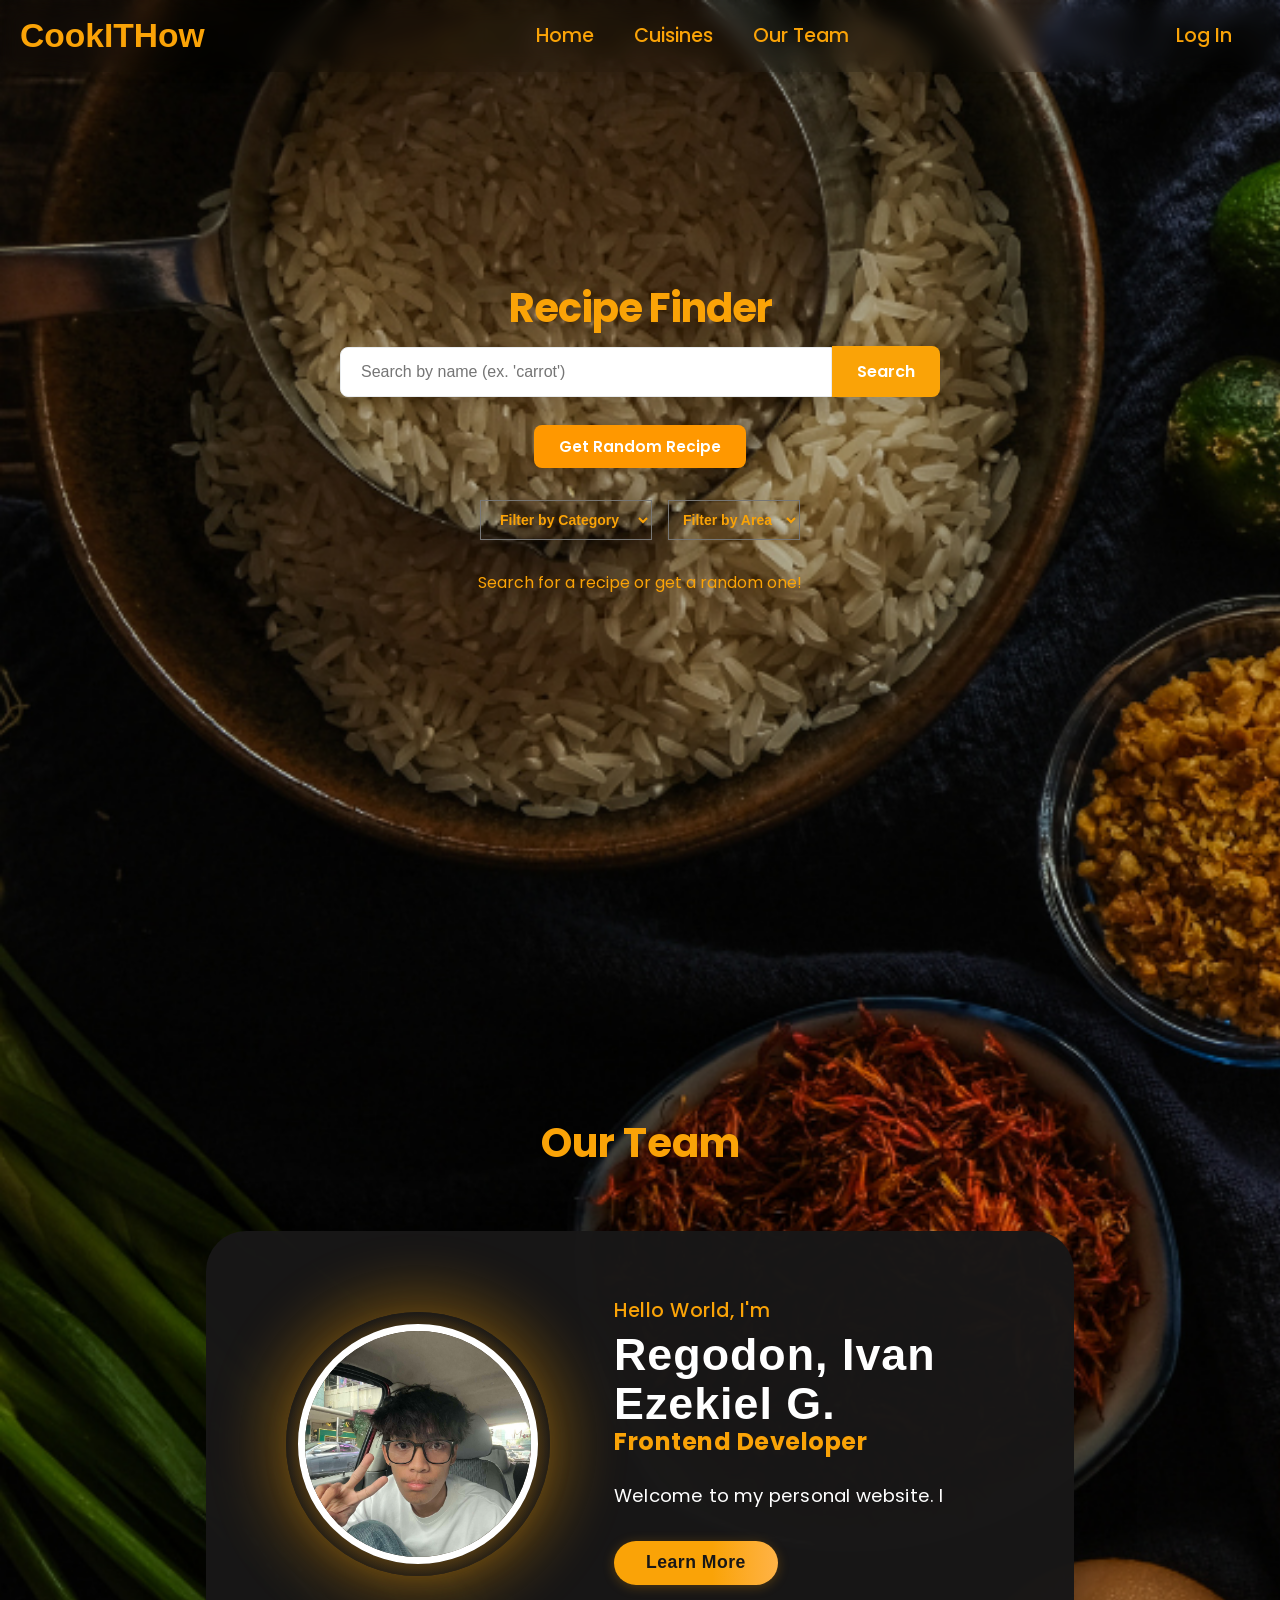
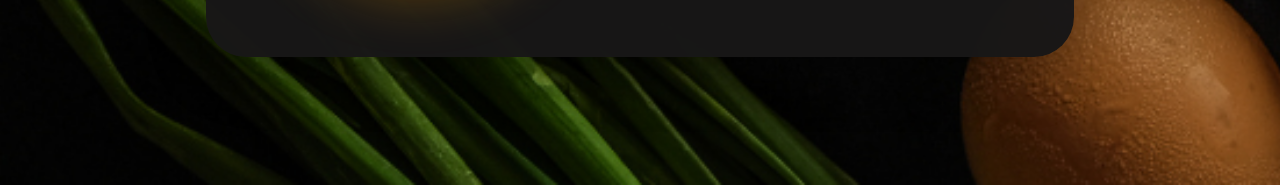
==== commit 612a7994: "added a semi cinematic introduction to be fixed" ====
--- a/index.html
+++ b/index.html
@@ -95,7 +95,6 @@
         <div class="team-desc" id="team-desc"></div>
         </div>
       </div>
-      <a href="team.html" class="view-all-team-btn">View All Team Members</a>
       </div>
     </section>
     <script src="main.js"></script>
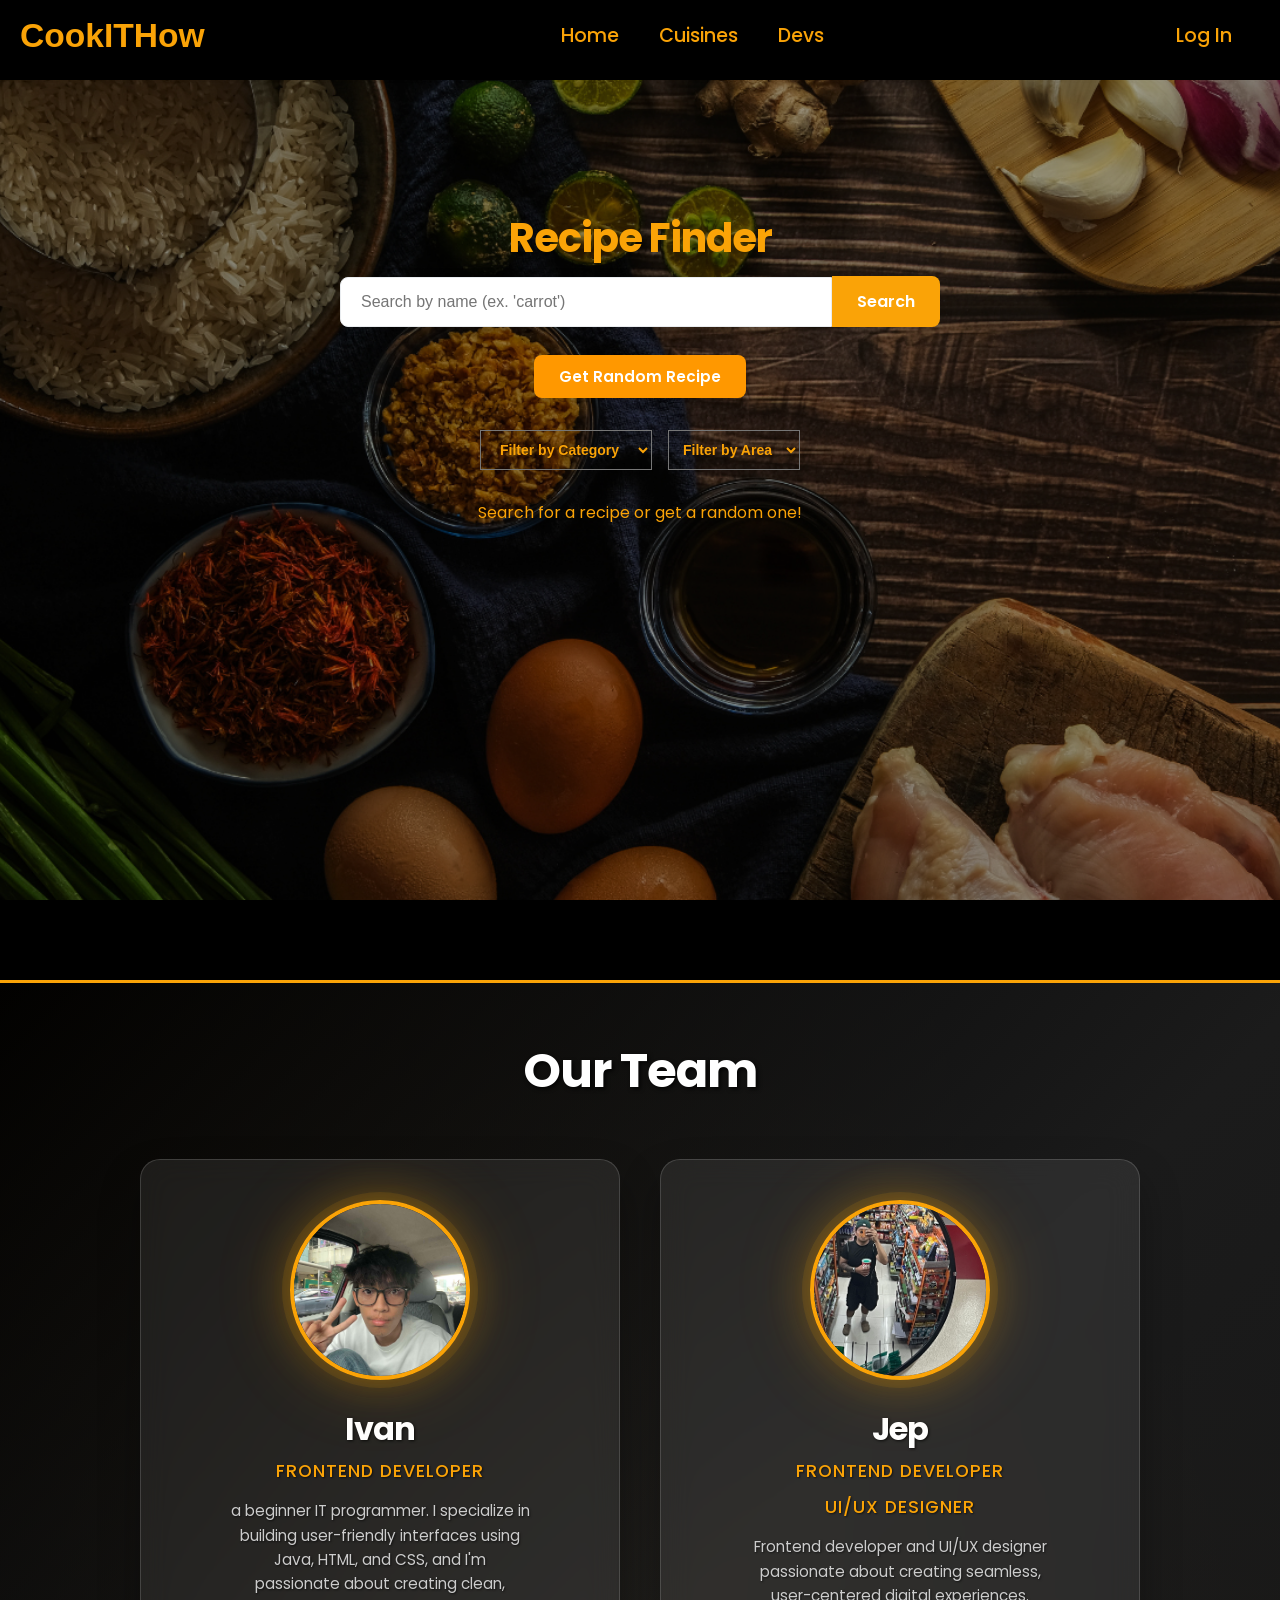
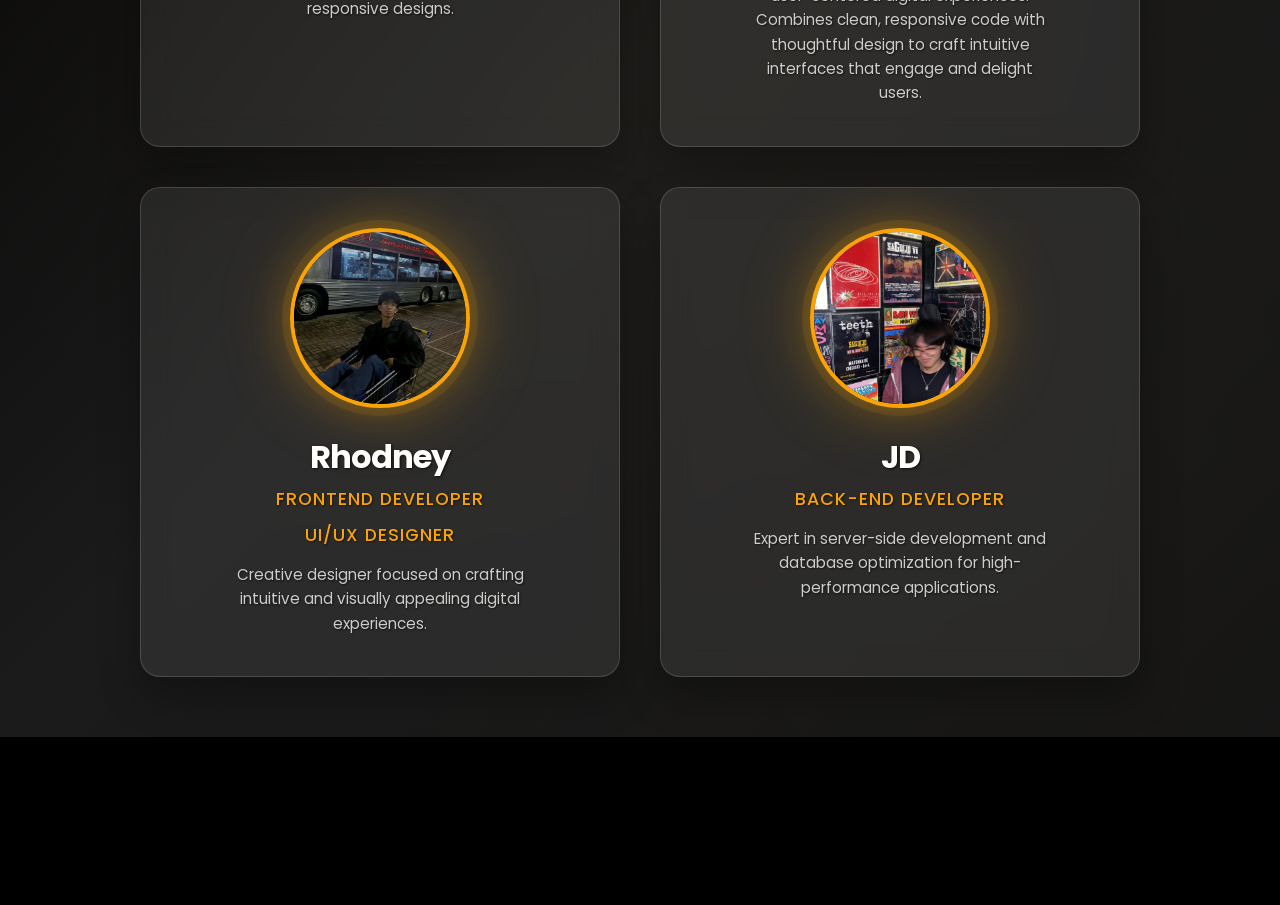
==== commit 2fca3a71: "made an introduction page when it will start, started the design on devs section, fix the overlaps o" ====
--- a/index.html
+++ b/index.html
@@ -1,20 +1,16 @@
 <!DOCTYPE html>
 <html lang="en">
-  <head>
+<head>
     <meta charset="UTF-8" />
     <meta name="viewport" content="width=device-width, initial-scale=1.0" />
     <title>Recipe Finder</title>
     <link rel="preconnect" href="https://fonts.googleapis.com" />
     <link rel="preconnect" href="https://fonts.gstatic.com" crossorigin />
     <link rel="stylesheet" href="https://cdn.jsdelivr.net/npm/boxicons@latest/css/boxicons.min.css">
-    <link
-      href="https://fonts.googleapis.com/css2?family=Poppins:wght@300;400;600;700&display=swap"
-      rel="stylesheet"
-    />
+    <link href="https://fonts.googleapis.com/css2?family=Poppins:wght@300;400;600;700&display=swap" rel="stylesheet" />
     <link rel="stylesheet" href="style.css" />
-  </head>
-  <body>
-
+</head>
+<body>
     <header>
         <!-- Logo -->
         <a href="#" class="logo">CookITHow</a>
@@ -25,78 +21,122 @@
         <!-- Nav Bar -->
         <ul class="navbar">
             <li>
-              <a href="#home" class="home" onclick="event.preventDefault(); window.scrollTo({ top: 0, behavior: 'smooth' });">Home</a>
+                <a href="#home" class="home" onclick="event.preventDefault(); window.scrollTo({ top: 0, behavior: 'smooth' });">Home</a>
             </li>
             <li>
-              <a href="#recipe-finder" class="cuisines" onclick="event.preventDefault(); scrollToRecipeFinder(700);">Cuisines</a>
+                <a href="#recipe-finder" class="cuisines" onclick="event.preventDefault(); scrollToRecipeFinder(700);">Cuisines</a>
             </li>
             <li>
-              <a href="#projects" class="ourteam" onclick="event.preventDefault(); document.querySelector('#projects').scrollIntoView({ behavior: 'smooth' });">Our Team</a>
+                <a href="#team-section" class="ourteam" onclick="event.preventDefault(); document.querySelector('#team-section').scrollIntoView({ behavior: 'smooth' });">Devs</a>
             </li>
         </ul>
         <ul class="navbar">
             <li>
-              <a href="#signup" class="Signup" onclick="window.open('login.html'); return false;">Log In</a>
+                <a href="#signup" class="Signup" onclick="window.open('login.html'); return false;">Log In</a>
             </li>
         </ul>
     </header>
 
     <div class="recipe-finder-container" id="recipe-finder">
-      <h1>Recipe Finder</h1>
+        <h1>Recipe Finder</h1>
 
-      <form id="search-form" class="search-box">
-        <input
-          type="text"
-          id="search-input"
-          placeholder="Search by name (ex. 'carrot')"
-        />
-        <button type="submit" id="search-button">Search</button>
-      </form>
+        <form id="search-form" class="search-box">
+            <input type="text" id="search-input" placeholder="Search by name (ex. 'carrot')" />
+            <button type="submit" id="search-button">Search</button>
+        </form>
 
-      <div class="random-button-container">
-        <button id="random-button" class="random-button">
-          Get Random Recipe
-        </button>
-      </div>
-      
-      <div class="filter-controls">
-        <select id="category-select">
-          <option value="">Filter by Category</option>
-        </select>
-        <select id="area-select">
-          <option value="">Filter by Area</option>
-        </select>
-      </div>
-      <div class="message" id="message-area">
-        Search for a recipe or get a random one!
-      </div>
-
-      <div class="results-grid" id="results-grid"></div>
-
-      <div class="modal-container hidden" id="recipe-modal">
-        <div class="modal-content">
-          <button id="modal-close-btn" class="modal-close-btn">+</button>
-          <div id="recipe-details-content"></div>
-        </div>
-      </div>
+        <div class="random-button-container">
+            <button id="random-button" class="random-button">
+                Get Random Recipe
+            </button>
         </div>
 
-    <section id="projects">
-      <h2 class="our-team-title">Our Team</h2>
-      <div class="team-spotlight-container">
-      <div class="team-spotlight-card">
-        <div class="team-photo-glow">
-        <img id="team-photo" src="/assets/pogi.jpg" alt="Regod" class="team-photo-large" />
+        <div class="filter-controls">
+            <select id="category-select">
+                <option value="">Filter by Category</option>
+            </select>
+            <select id="area-select">
+                <option value="">Filter by Area</option>
+            </select>
         </div>
-        <div class="team-spotlight-info">
-        <div class="team-hello">Hello World, I'm</div>
-        <div class="team-name" id="team-name">Regod</div>
-        <div class="team-role" id="team-role">Frontend Developer</div>
-        <div class="team-desc" id="team-desc"></div>
+        <div class="message" id="message-area">
+            Search for a recipe or get a random one!
         </div>
-      </div>
-      </div>
+
+        <div class="results-grid" id="results-grid"></div>
+
+        <div class="modal-container hidden" id="recipe-modal">
+            <div class="modal-content">
+                <button id="modal-close-btn" class="modal-close-btn">+</button>
+                <div id="recipe-details-content"></div>
+            </div>
+        </div>
+    </div>
+
+    <!-- Separated Team Section - Now with Video Background -->
+    <section id="team-section" class="team-section">
+        <!-- Video Background -->
+        <video class="team-video-background" autoplay muted loop playsinline>
+            <source src="/assets/vidbg.mp4" type="video/mp4">
+            <!-- Add additional video formats for better browser support -->
+            <source src="/assets/vidbg.webm" type="video/webm">
+            <!-- Fallback message for browsers that don't support video -->
+            Your browser does not support the video tag.
+        </video>
+        
+        <!-- Video Overlay for Better Text Readability -->
+        <div class="team-video-overlay"></div>
+        
+        <h2 class="our-team-title">Our Team</h2>
+        <ul class="team-grid-container">
+            <li class="team-card" data-profile="regod">
+                <div class="team-photo-glow">
+                    <img src="/assets/pogi.jpg" alt="Regod" class="team-photo-large" />
+                </div>
+                <div class="team-info">
+                    <div class="team-name">Ivan</div>
+                    <div class="team-role">Frontend Developer</div>
+                    <div class="team-desc">a beginner IT programmer. I specialize in building user-friendly interfaces using Java, HTML, and CSS, and I'm passionate about creating clean, responsive designs.</div>
+                </div>
+            </li>
+            
+            <li class="team-card" data-profile="alex">
+                <div class="team-photo-glow">
+                    <img src="/assets/jep.jpeg" alt="Team Member 2" class="team-photo-large" />
+                </div>
+                <div class="team-info">
+                    <div class="team-name">Jep</div>
+                    <div class="team-role">Frontend Developer</div>
+                    <div class="team-role">UI/UX Designer</div>
+                    <div class="team-desc">Frontend developer and UI/UX designer passionate about creating seamless, user-centered digital experiences. Combines clean, responsive code with thoughtful design to craft intuitive interfaces that engage and delight users.</div>
+                </div>
+            </li>
+            
+            <li class="team-card" data-profile="sarah">
+                <div class="team-photo-glow">
+                    <img src="/assets/rhodney.jpg" alt="Team Member 3" class="team-photo-large" />
+                </div>
+                <div class="team-info">
+                    <div class="team-name">Rhodney</div>
+                    <div class="team-role">Frontend Developer</div>
+                    <div class="team-role">UI/UX Designer</div>
+                    <div class="team-desc">Creative designer focused on crafting intuitive and visually appealing digital experiences.</div>
+                </div>
+            </li>
+            
+            <li class="team-card" data-profile="mike">
+                <div class="team-photo-glow">
+                    <img src="/assets/jd.jpg" alt="Team Member 4" class="team-photo-large" />
+                </div>
+                <div class="team-info">
+                    <div class="team-name">JD</div>
+                    <div class="team-role">Back-end Developer</div>
+                    <div class="team-desc">Expert in server-side development and database optimization for high-performance applications.</div>
+                </div>
+            </li>
+        </ul>
     </section>
+
     <script src="main.js"></script>
-  </body>
+</body>
 </html>
--- a/style.css
+++ b/style.css
@@ -10,16 +10,26 @@
   padding: 0;
   box-sizing: border-box;
 }
+
+/* Remove the body background image and apply it only to recipe section */
+body {
+  font-family: "Poppins", sans-serif;
+  line-height: 100%;
+  color: #FAA307;
+  padding-top: 80px;
+  background-color: #000; /* Add solid background for body */
+}
+
 section {
   padding: 5rem 2rem 2rem;
   max-width: 100%;
   margin: 0 auto;
   font-size: 2rem;
   color: white;
-  opacity: 1; /* Make it visible */
+  opacity: 1;
   transform: none;
   display: block; 
-  min-height: unset; /* Remove forced height */
+  min-height: unset;
 }
 
 header {
@@ -32,45 +42,55 @@
   display: flex;
   align-items: center;
   justify-content: space-between;
-  background-color: rgba(0, 0, 0, 0.1); /* Start with slight transparency */
-  backdrop-filter: blur(10px); /* Add blur effect */
+  background-color: rgba(0, 0, 0, 0.1);
+  backdrop-filter: blur(10px);
   box-shadow: 0 2px 10px rgba(0, 0, 0, 0.1);
   padding: 20px 100px;
   transition: all 0.3s ease;
 }
 
-/* When scrolled - more opaque background */
 header.scrolled {
   background-color: rgba(0, 0, 0, 0.9);
   backdrop-filter: blur(15px);
   box-shadow: 0 4px 20px rgba(0, 0, 0, 0.3);
 }
 
-/* Ensure content doesn't hide behind fixed header */
-body {
-  font-family: "Poppins", sans-serif;
-  line-height: 100%;
-  background-image: url(/assets/cook.png);
-  background-repeat: no-repeat;
-  background-size: cover;
-  color: #FAA307;
-  padding-top: 80px; /* Add padding to account for fixed header */
-}
-
-/* Adjust the recipe container padding */
+/* Apply background image only to recipe finder container */
 .recipe-finder-container {
   text-align: center;
   margin-inline: auto;
-  height: 75vh;
+  min-height: 100vh; /* Changed from height to min-height */
+  background-image: url(/assets/cook.png);
   background-size: cover;
   background-repeat: no-repeat;
   background-position: center;
-  padding-top: 70px; /* Add extra padding for better spacing */
-}
-
-/* Adjust h1 padding since we added body padding */
+  background-attachment: fixed; /* This creates a nice parallax effect */
+  padding-top: 70px;
+  padding-bottom: 60px;
+  position: relative;
+}
+
+/* Add overlay to recipe section for better text readability */
+.recipe-finder-container::before {
+  content: '';
+  position: absolute;
+  top: 0;
+  left: 0;
+  width: 100%;
+  height: 100%;
+  background: rgba(0, 0, 0, 0.3); /* Dark overlay */
+  pointer-events: none;
+  z-index: 1;
+}
+
+/* Make sure all content in recipe section is above overlay */
+.recipe-finder-container > * {
+  position: relative;
+  z-index: 2;
+}
+
 h1 {
-  padding-top: 80px; /* Reduced since body now has padding */
+  padding-top: 80px;
   font-size: 2.5rem;
   font-weight: 700;
   margin-bottom: 30px;
@@ -126,40 +146,13 @@
   border-radius: 5rem;
   color: #000000;
   transition: background 0.5s;
-
-}
-
+}
 
 #menu-icon {
   font-size: 24px;
   cursor: pointer;
   z-index: 10001;
   display: none;
-}
-
-
-/* General Section Styling */
-section {
-  padding: 5rem 2rem 2rem;
-  max-width: 100%;
-  margin: 0 auto;
-}
-
-.recipe-finder-container {
-  text-align: center;
-  margin-inline: auto;
-  background-size: cover;
-  background-repeat: no-repeat;
-  background-position: center;
-  padding-bottom: 60px; 
-}
-
-h1 {
-  padding-top: 150px;
-  font-size: 2.5rem;
-  font-weight: 700;
-  margin-bottom: 30px;
-  letter-spacing: -1px;
 }
 
 .search-box {
@@ -236,7 +229,6 @@
   height: 220px;
   object-fit: cover;
   border-radius: 20px;
-
 }
 
 .recipe-item {
@@ -405,34 +397,13 @@
   color: #ff7e00;
 }
 
-.our-team-title {
-  text-align: center;
-  font-size: 2.5rem;
-  font-weight: 700;
-  margin-bottom: 40px;
-  color: #FAA307;
-}
-
 .filter-controls {
   display: flex;
   justify-content: center;
   gap: 1rem;
-  margin-top: 2rem;      /* Add space above filters */
+  margin-top: 2rem;
   margin-bottom: 1.5rem;
 }
-   /*-- Our team!*/
-   #projects {
-  margin-top: 300px;
-   }
-
-.team-spotlight-container {
-  display: flex;
-  align-items: center;
-  justify-content: center;
-  gap: 3.5rem;
-  margin: 5rem 0 6rem 0;
-}
-
 
 #category-select {
   padding: 10px 15px;
@@ -449,7 +420,6 @@
   color: #fdfcfc;
 }
 
-
 #area-select {
   padding: 10px;
   background-color: transparent;
@@ -465,165 +435,299 @@
   color: #fdfcfc;
 }
 
-
-.team-spotlight-card {
-  background: rgba(24, 23, 23, 0.98);
-  border-radius: 2.5rem;
-  box-shadow: 0 12px 60px rgba(0,0,0,0.32);
-  padding: 4.5rem 5rem;
-  display: flex;
-  align-items: center;
-  gap: 4rem;
-  min-width: 700px;
-  max-width: 900px;
-}
-
-.team-photo-glow {
-  border-radius: 50%;
-  padding: 12px;
-  background: radial-gradient(circle, #FAA307 0%, #181717 70%);
-  box-shadow: 0 0 60px 18px #faa30755;
-  display: flex;
+/* ============================================
+   TEAM SECTION STYLES - NOW WITH VIDEO BACKGROUND
+   ============================================ */
+
+/* Team Section Container - Enhanced with Video Background */
+#team-section {
+  min-height: 100vh;
+  display: flex;
+  flex-direction: column;
   align-items: center;
   justify-content: center;
-}
-
+  padding: 80px 20px 60px;
+  position: relative;
+  overflow: hidden;
+  margin-top: 0;
+  border-top: 3px solid var(--primary-color);
+}
+
+/* Video Background Styles */
+.team-video-background {
+  position: absolute;
+  top: 0;
+  left: 0;
+  width: 100%;
+  height: 100%;
+  object-fit: cover;
+  z-index: 0;
+  opacity: 0.4; /* Adjust opacity to control video visibility */
+  filter: brightness(0.7) contrast(1.1); /* Optional: enhance video appearance */
+}
+
+/* Video Overlay for Better Text Readability */
+.team-video-overlay {
+  position: absolute;
+  top: 0;
+  left: 0;
+  width: 100%;
+  height: 100%;
+  background: linear-gradient(
+    135deg, 
+    rgba(0, 0, 0, 0.7) 0%, 
+    rgba(45, 45, 45, 0.6) 50%, 
+    rgba(26, 26, 26, 0.8) 100%
+  );
+  z-index: 1;
+  pointer-events: none;
+}
+
+/* Fallback background pattern in case video doesn't load */
+#team-section::before {
+  content: '';
+  position: absolute;
+  top: 0;
+  left: 0;
+  width: 100%;
+  height: 100%;
+  background: linear-gradient(135deg, #0a0a0a 0%, #2d2d2d 50%, #1a1a1a 100%);
+  background-image: 
+    radial-gradient(circle at 20% 20%, rgba(250, 163, 7, 0.05) 0%, transparent 50%),
+    radial-gradient(circle at 80% 80%, rgba(250, 163, 7, 0.05) 0%, transparent 50%),
+    radial-gradient(circle at 50% 50%, rgba(250, 163, 7, 0.02) 0%, transparent 70%);
+  pointer-events: none;
+  animation: backgroundShift 20s ease-in-out infinite;
+  z-index: -1; /* Behind video */
+}
+
+@keyframes backgroundShift {
+  0%, 100% { opacity: 1; }
+  50% { opacity: 0.7; }
+}
+
+/* Team Title */
+#team-section .our-team-title {
+  font-size: 3rem;
+  font-weight: 700;
+  color: #ffffff;
+  margin-bottom: 80px;
+  text-align: center;
+  letter-spacing: -1px;
+  position: relative;
+  z-index: 10;
+  text-shadow: 2px 2px 4px rgba(0, 0, 0, 0.8); /* Enhanced text shadow for video background */
+}
+
+/* Team Grid Container - List Style */
+.team-grid-container {
+  display: grid;
+  grid-template-columns: repeat(2, 1fr);
+  gap: 40px;
+  max-width: 1000px;
+  width: 100%;
+  position: relative;
+  z-index: 10;
+  list-style: none;
+  padding: 0;
+  margin: 0;
+}
+
+/* Individual Team Card - List Item */
+.team-card {
+  background: rgba(255, 255, 255, 0.08); /* Slightly more opaque for video background */
+  border-radius: 20px;
+  padding: 40px 30px;
+  text-align: center;
+  backdrop-filter: blur(15px); /* Increased blur for better readability */
+  border: 1px solid rgba(255, 255, 255, 0.15);
+  box-shadow: 0 20px 40px rgba(0, 0, 0, 0.3); /* Enhanced shadow */
+  transition: all 0.3s ease;
+  cursor: pointer;
+  position: relative;
+  overflow: hidden;
+  list-style: none;
+}
+
+/* Hover Effect for Cards */
+.team-card:hover {
+  transform: translateY(-10px);
+  box-shadow: 0 30px 60px rgba(0, 0, 0, 0.4);
+  background: rgba(255, 255, 255, 0.12);
+}
+
+/* Blur Effect on Hover - Other Cards */
+.team-grid-container:hover .team-card:not(:hover) {
+  filter: blur(3px);
+  opacity: 0.7;
+  transform: scale(0.95);
+}
+
+/* Photo Container with Glow Effect */
+.team-photo-glow {
+  position: relative;
+  display: flex;
+  align-items: center;
+  justify-content: center;
+  margin-bottom: 30px;
+}
+
+/* Profile Image */
 .team-photo-large {
-  width: 240px;
-  height: 240px;
+  width: 180px;
+  height: 180px;
   border-radius: 50%;
   object-fit: cover;
-  border: 7px solid #fff;
-  box-shadow: 0 6px 32px #faa30744;
-}
-
-.team-spotlight-info {
-  display: flex;
-  flex-direction: column;
-  justify-content: center;
-  min-width: 320px;
-  max-width: 380px;
-  align-items: flex-start;
-}
-
-.team-hello {
+  border: 4px solid #FAA307;
+  box-shadow: 
+    0 0 0 8px rgba(250, 163, 7, 0.1),
+    0 0 40px rgba(250, 163, 7, 0.3),
+    0 0 80px rgba(250, 163, 7, 0.2);
+  transition: all 0.3s ease;
+  position: relative;
+  z-index: 3;
+}
+
+/* Enhanced glow on hover */
+.team-card:hover .team-photo-large {
+  box-shadow: 
+    0 0 0 8px rgba(250, 163, 7, 0.2),
+    0 0 60px rgba(250, 163, 7, 0.4),
+    0 0 120px rgba(250, 163, 7, 0.3);
+  transform: scale(1.05);
+}
+
+/* Team Info Section */
+.team-info {
+  color: #ffffff;
+  text-align: center;
+}
+
+/* Team Member Name */
+.team-name {
+  font-size: 2rem;
+  font-weight: 700;
+  color: #ffffff;
+  margin-bottom: 15px;
+  line-height: 1.2;
+  letter-spacing: -1px;
+  text-shadow: 1px 1px 3px rgba(0, 0, 0, 0.7); /* Enhanced text shadow */
+}
+
+/* Team Role */
+.team-role {
+  font-size: 1.1rem;
   color: #FAA307;
-  font-size: 1.2rem;
-  margin-bottom: 0.7rem;
   font-weight: 500;
-  letter-spacing: 0.5px;
-}
-
-.team-name {
-  font-size: 2.8rem;
-  font-weight: 800;
-  color: #fff;
-  margin-bottom: 0.3rem;
+  margin-bottom: 20px;
+  text-transform: uppercase;
   letter-spacing: 1px;
-  line-height: 1.1;
-}
-
-.team-role {
-  font-size: 1.5rem;
-  color: #FAA307;
-  margin-bottom: 1.5rem;
-  font-weight: 700;
-  letter-spacing: 0.5px;
-}
-
+  text-shadow: 1px 1px 2px rgba(0, 0, 0, 0.6);
+}
+
+/* Team Description */
 .team-desc {
-  font-size: 1.15rem;
-  color: #fff;
-  min-height: 2.2em;
-  font-family: "Poppins", monospace;
-  letter-spacing: 0.2px;
-  margin-top: 0.5rem;
-  line-height: 1.5;
-  word-break: break-word;
-  max-width: 100%;
-}
-
-.team-nav-btn {
-  background: #FAA307;
-  color: #181717;
-  border: none;
-  border-radius: 50%;
-  width: 64px;
-  height: 64px;
-  font-size: 2.5rem;
-  cursor: pointer;
-  box-shadow: 0 2px 12px #faa30744;
-  transition: background 0.2s, transform 0.2s;
-  display: flex;
-  align-items: center;
-  justify-content: center;
-}
-
-.team-nav-btn:hover {
-  background: #fff;
-  color: #FAA307;
-  transform: scale(1.10);
-}
-
-@media (max-width: 900px) {
-  .team-spotlight-card {
-    min-width: 90vw;
-    max-width: 98vw;
-    padding: 2.5rem 1.5rem;
-    flex-direction: column;
-    gap: 2rem;
-  }
-  .team-spotlight-info {
-    min-width: 0;
-    max-width: 100%;
-    align-items: center;
-    text-align: center;
-  }
-}
-
-@media (max-width: 600px) {
-  .team-spotlight-card {
-    padding: 1.2rem 0.5rem;
-  }
+  font-size: 0.95rem;
+  color: #cccccc;
+  line-height: 1.6;
+  max-width: 300px;
+  margin: 0 auto;
+  text-shadow: 1px 1px 2px rgba(0, 0, 0, 0.6);
+}
+
+/* Responsive Design */
+@media (max-width: 1024px) {
+  .team-grid-container {
+    gap: 30px;
+    max-width: 800px;
+  }
+  
+  .team-card {
+    padding: 30px 20px;
+  }
+  
   .team-photo-large {
-    width: 120px;
-    height: 120px;
-  }
+    width: 150px;
+    height: 150px;
+  }
+  
   .team-name {
-    font-size: 1.5rem;
-  }
+    font-size: 1.8rem;
+  }
+}
+
+@media (max-width: 768px) {
+  #team-section {
+    padding: 60px 15px 40px;
+  }
+  
+  #team-section .our-team-title {
+    font-size: 2.5rem;
+    margin-bottom: 60px;
+  }
+  
+  .team-grid-container {
+    grid-template-columns: 1fr;
+    gap: 30px;
+    max-width: 400px;
+  }
+  
+  .team-card {
+    padding: 30px 25px;
+  }
+  
+  .team-photo-large {
+    width: 160px;
+    height: 160px;
+  }
+  
+  .team-name {
+    font-size: 1.6rem;
+  }
+  
   .team-role {
     font-size: 1rem;
   }
+  
   .team-desc {
-    font-size: 0.95rem;
-  }
-  .team-spotlight-container {
-    gap: 1rem;
-  }
-  .team-nav-btn {
-    width: 40px;
-    height: 40px;
-    font-size: 1.5rem;
-  }
-}
-
-.learn-more-btn {
-  background: linear-gradient(90deg, #FAA307 60%, #ffb347 100%);
-  color: #181717;
-  border: none;
-  border-radius: 1.5rem;
-  padding: 0.7rem 2rem;
-  font-size: 1.1rem;
-  font-weight: 700;
-  margin-top: 1.2rem;
-  cursor: pointer;
-  box-shadow: 0 2px 12px #faa30744;
-  transition: background 0.2s, color 0.2s, transform 0.2s;
-  letter-spacing: 0.5px;
-}
-.learn-more-btn:hover {
-  background: #fff;
-  color: #FAA307;
-  transform: translateY(-2px) scale(1.04);
+    font-size: 0.9rem;
+  }
+}
+
+@media (max-width: 480px) {
+  .team-card {
+    padding: 25px 20px;
+  }
+  
+  .team-photo-large {
+    width: 140px;
+    height: 140px;
+  }
+  
+  .team-name {
+    font-size: 1.4rem;
+  }
+  
+  .team-role {
+    font-size: 0.9rem;
+  }
+  
+  .team-desc {
+    font-size: 0.85rem;
+  }
+}
+
+/* Additional Video Background Controls (Optional) */
+/* If you want to pause/play video on hover */
+/*
+#team-section:hover .team-video-background {
+  animation-play-state: paused;
+}
+*/
+
+/* If you want different video opacity on mobile */
+@media (max-width: 768px) {
+  .team-video-background {
+    opacity: 1.0; /* Slightly less visible on mobile */
+  }
 }
